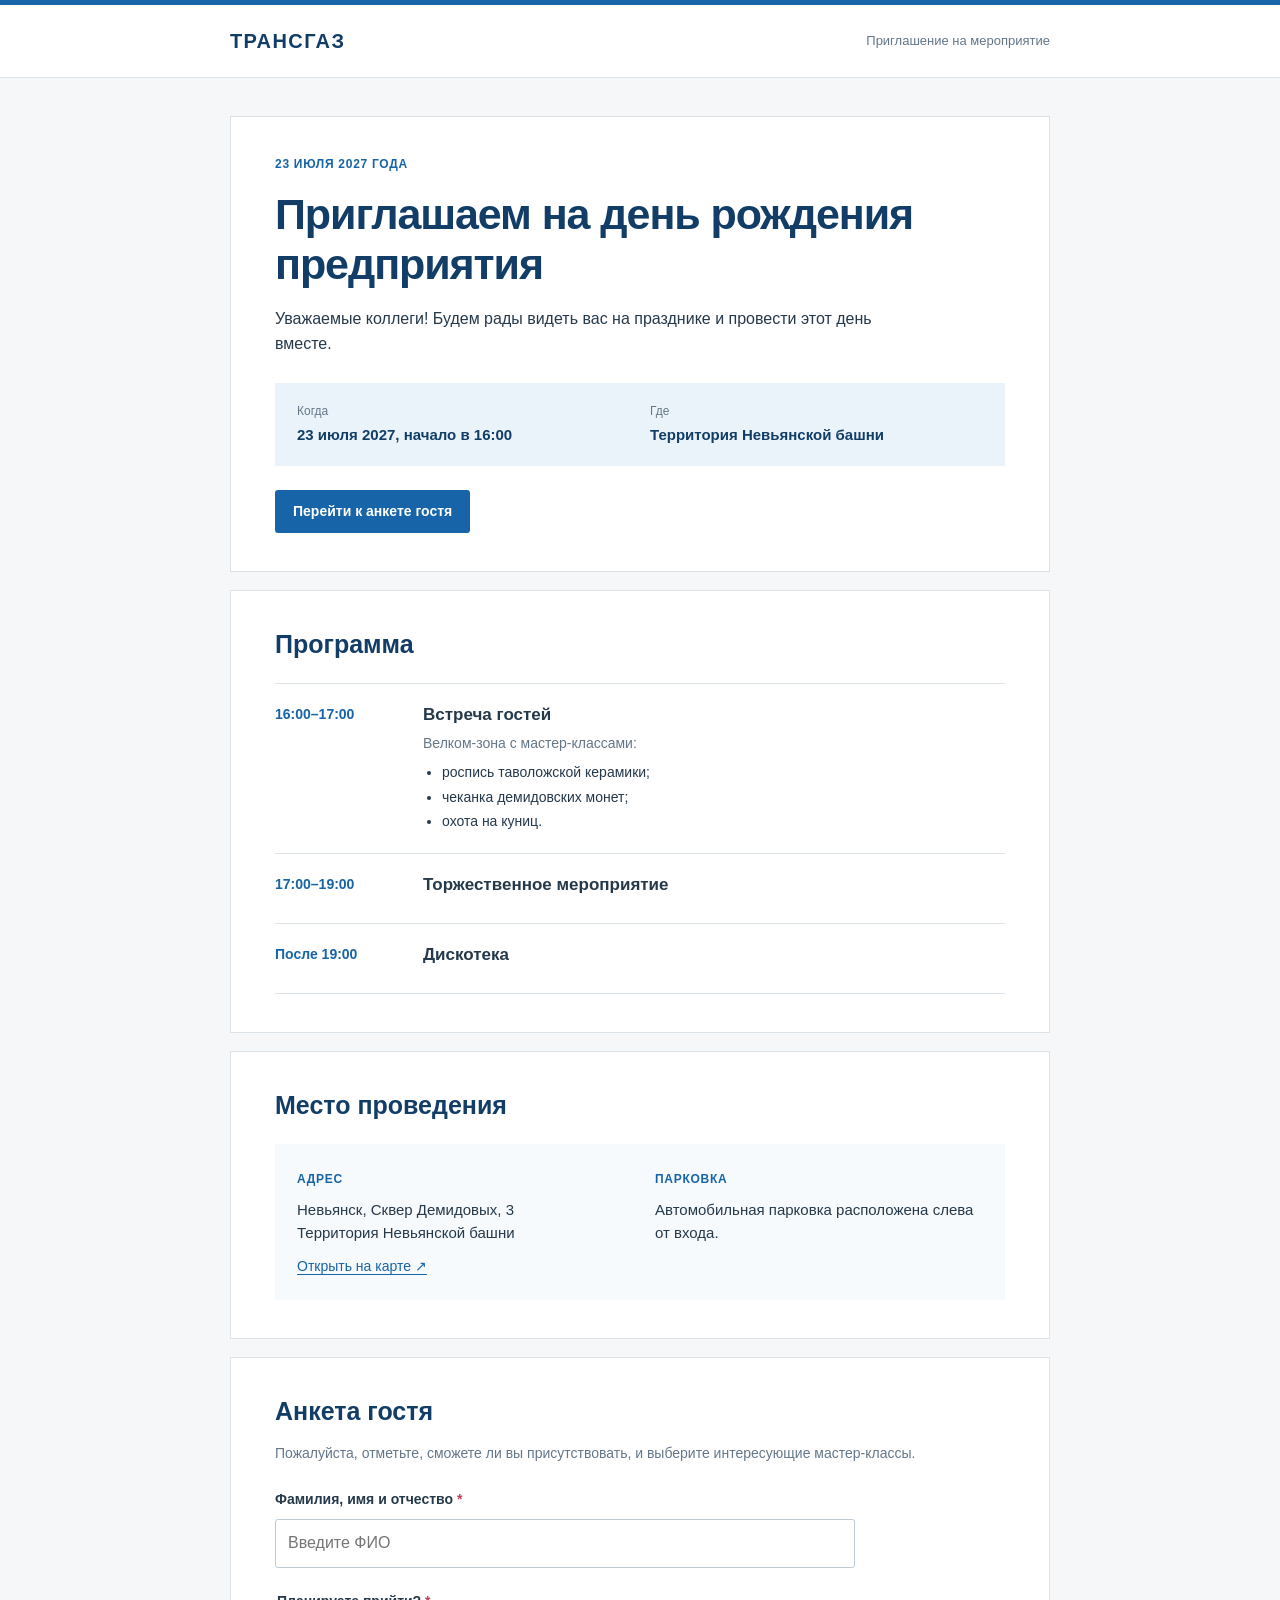
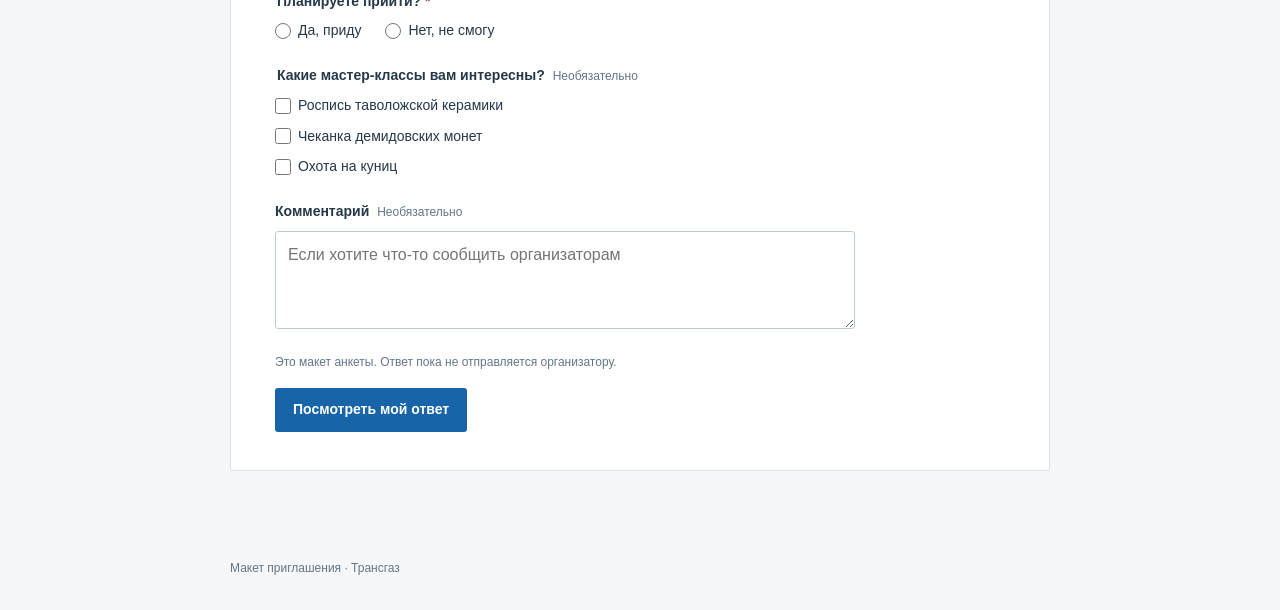
==== index.html @ 0a68f08d "Simplify invitation layout" ====
<!doctype html>
<html lang="ru">
  <head>
    <meta charset="UTF-8" />
    <meta name="viewport" content="width=device-width, initial-scale=1.0" />
    <meta name="theme-color" content="#1764a8" />
    <meta name="description" content="Приглашение на день рождения предприятия 23 июля 2027 года. Начало в 16:00 у Невьянской башни." />
    <title>Приглашение на день рождения предприятия</title>
    <link rel="stylesheet" href="styles.css" />
    <script src="script.js" defer></script>
  </head>
  <body>
    <header class="site-header">
      <div class="wrap header-inner">
        <span class="brand">ТРАНСГАЗ</span>
        <span class="header-label">Приглашение на мероприятие</span>
      </div>
    </header>

    <main class="wrap">
      <section class="invitation" aria-labelledby="page-title">
        <p class="section-label">23 июля 2027 года</p>
        <h1 id="page-title">Приглашаем на день рождения предприятия</h1>
        <p class="intro-text">Уважаемые коллеги! Будем рады видеть вас на празднике и провести этот день вместе.</p>
        <div class="event-summary">
          <div><span>Когда</span><strong>23 июля 2027, начало в 16:00</strong></div>
          <div><span>Где</span><strong>Территория Невьянской башни</strong></div>
        </div>
        <a class="primary-link" href="#guest-form">Перейти к анкете гостя</a>
      </section>

      <section class="content-section" id="program" aria-labelledby="program-title">
        <h2 id="program-title">Программа</h2>
        <div class="schedule">
          <div class="schedule-item">
            <div class="schedule-time">16:00–17:00</div>
            <div class="schedule-content"><h3>Встреча гостей</h3><p>Велком-зона с мастер-классами:</p><ul><li>роспись таволожской керамики;</li><li>чеканка демидовских монет;</li><li>охота на куниц.</li></ul></div>
          </div>
          <div class="schedule-item">
            <div class="schedule-time">17:00–19:00</div>
            <div class="schedule-content"><h3>Торжественное мероприятие</h3></div>
          </div>
          <div class="schedule-item">
            <div class="schedule-time">После 19:00</div>
            <div class="schedule-content"><h3>Дискотека</h3></div>
          </div>
        </div>
      </section>

      <section class="content-section" id="location" aria-labelledby="location-title">
        <h2 id="location-title">Место проведения</h2>
        <div class="location-box">
          <div><span class="small-label">Адрес</span><p>Невьянск, Сквер Демидовых, 3<br />Территория Невьянской башни</p><a href="https://yandex.ru/maps/?text=%D0%9D%D0%B5%D0%B2%D1%8C%D1%8F%D0%BD%D1%81%D0%BA%2C%20%D0%A1%D0%BA%D0%B2%D0%B5%D1%80%20%D0%94%D0%B5%D0%BC%D0%B8%D0%B4%D0%BE%D0%B2%D1%8B%D1%85%2C%203" target="_blank" rel="noopener noreferrer">Открыть на карте ↗</a></div>
          <div><span class="small-label">Парковка</span><p>Автомобильная парковка расположена слева от входа.</p></div>
        </div>
      </section>

      <section class="content-section form-section" id="guest-form" aria-labelledby="form-title">
        <h2 id="form-title">Анкета гостя</h2>
        <p class="form-intro">Пожалуйста, отметьте, сможете ли вы присутствовать, и выберите интересующие мастер-классы.</p>
        <form id="rsvp-form" novalidate>
          <label for="guest-name">Фамилия, имя и отчество <span class="required">*</span></label>
          <input id="guest-name" name="guestName" type="text" autocomplete="name" placeholder="Введите ФИО" required maxlength="120" />

          <fieldset class="attendance-fieldset"><legend>Планируете прийти? <span class="required">*</span></legend><div class="choice-row"><label><input type="radio" name="attendance" value="yes" required /> Да, приду</label><label><input type="radio" name="attendance" value="no" /> Нет, не смогу</label></div></fieldset>

          <fieldset id="workshop-fieldset"><legend>Какие мастер-классы вам интересны? <span class="optional">Необязательно</span></legend><div class="checkbox-list"><label><input type="checkbox" name="workshop" value="роспись таволожской керамики" /> Роспись таволожской керамики</label><label><input type="checkbox" name="workshop" value="чеканка демидовских монет" /> Чеканка демидовских монет</label><label><input type="checkbox" name="workshop" value="охота на куниц" /> Охота на куниц</label></div></fieldset>

          <label for="guest-note">Комментарий <span class="optional">Необязательно</span></label>
          <textarea id="guest-note" name="note" rows="3" maxlength="300" placeholder="Если хотите что-то сообщить организаторам"></textarea>

          <p class="demo-note">Это макет анкеты. Ответ пока не отправляется организатору.</p>
          <button type="submit">Посмотреть мой ответ</button>
          <p class="form-error" id="form-error" role="alert" hidden></p>
        </form>
        <div class="form-result" id="form-result" hidden aria-live="polite"><h3>Ваш ответ</h3><p id="result-text"></p><p class="demo-note">Это только просмотр: данные не отправлены.</p><button type="button" id="edit-response" class="secondary-button">Изменить ответ</button></div>
      </section>
    </main>

    <footer class="site-footer"><div class="wrap">Макет приглашения · Трансгаз</div></footer>
  </body>
</html>
---- styles.css ----
:root {
  --blue: #1764a8;
  --blue-dark: #123d67;
  --light-blue: #eaf3fa;
  --background: #f5f7f9;
  --border: #dbe3e9;
  --text: #25394a;
  --muted: #647789;
}

* { box-sizing: border-box; }
html { scroll-behavior: smooth; }
body { margin: 0; background: var(--background); color: var(--text); font-family: Arial, "Segoe UI", sans-serif; line-height: 1.55; }
button, input, textarea { font: inherit; }
a { color: var(--blue); }
[hidden] { display: none !important; }
.wrap { width: min(100% - 36px, 820px); margin-inline: auto; }

.site-header { background: #fff; border-top: 5px solid var(--blue); border-bottom: 1px solid var(--border); }
.header-inner { min-height: 72px; display: flex; align-items: center; justify-content: space-between; gap: 16px; }
.brand { color: var(--blue-dark); font-weight: 800; font-size: 20px; letter-spacing: .07em; }
.header-label { color: var(--muted); font-size: 13px; }

main { padding: 38px 0 70px; }
.invitation, .content-section { background: #fff; border: 1px solid var(--border); padding: 38px 44px; margin-bottom: 18px; }
.section-label, .small-label { color: var(--blue); font-size: 12px; font-weight: 700; letter-spacing: .06em; text-transform: uppercase; }
.section-label { margin: 0 0 15px; }
h1, h2, h3, p { margin-top: 0; }
h1 { max-width: 650px; margin-bottom: 17px; color: var(--blue-dark); font-size: clamp(30px, 5vw, 43px); line-height: 1.18; letter-spacing: -.025em; }
h2 { color: var(--blue-dark); font-size: 25px; line-height: 1.25; margin-bottom: 23px; }
h3 { color: var(--text); font-size: 17px; line-height: 1.35; margin-bottom: 6px; }
.intro-text { max-width: 620px; font-size: 16px; margin-bottom: 26px; }
.event-summary { display: grid; grid-template-columns: 1fr 1fr; gap: 20px; padding: 19px 22px; background: var(--light-blue); margin-bottom: 24px; }
.event-summary div { display: flex; flex-direction: column; gap: 3px; }
.event-summary span { color: var(--muted); font-size: 12px; }
.event-summary strong { color: var(--blue-dark); font-size: 15px; font-weight: 700; }
.primary-link, form button[type=submit] { display: inline-block; border: 0; border-radius: 3px; padding: 11px 18px; background: var(--blue); color: #fff; font-size: 14px; font-weight: 700; text-decoration: none; cursor: pointer; }
.primary-link:hover, form button[type=submit]:hover { background: #0e528e; }

.schedule { border-top: 1px solid var(--border); }
.schedule-item { display: grid; grid-template-columns: 130px 1fr; gap: 18px; padding: 20px 0; border-bottom: 1px solid var(--border); }
.schedule-time { color: var(--blue); font-size: 14px; font-weight: 700; white-space: nowrap; }
.schedule-content p { color: var(--muted); margin: 0 0 5px; font-size: 14px; }
.schedule-content ul { padding-left: 19px; margin: 7px 0 0; color: var(--text); font-size: 14px; }
.schedule-content li + li { margin-top: 3px; }

.location-box { display: grid; grid-template-columns: 1fr 1fr; gap: 30px; padding: 22px; background: #f7fafc; }
.location-box p { margin: 7px 0 9px; font-size: 15px; }
.location-box a { font-size: 14px; text-underline-offset: 3px; }

.form-intro { color: var(--muted); font-size: 14px; margin: -8px 0 25px; }
form { max-width: 580px; }
form > label, fieldset legend { display: block; margin-bottom: 8px; font-size: 14px; font-weight: 700; }
.required { color: #bd4055; }
.optional { color: var(--muted); font-size: 12px; font-weight: 400; margin-left: 4px; }
input[type=text], textarea { width: 100%; border: 1px solid #bdcbd7; border-radius: 3px; background: #fff; padding: 11px 12px; color: var(--text); outline: 0; }
input[type=text]:focus, textarea:focus { border-color: var(--blue); box-shadow: 0 0 0 3px rgba(23,100,168,.12); }
textarea { resize: vertical; min-height: 90px; }
fieldset { border: 0; padding: 0; margin: 23px 0; }
.choice-row { display: flex; flex-wrap: wrap; gap: 10px 24px; }
.choice-row label, .checkbox-list label { display: flex; align-items: center; gap: 7px; cursor: pointer; font-size: 14px; }
input[type=radio], input[type=checkbox] { width: 16px; height: 16px; margin: 0; accent-color: var(--blue); }
.checkbox-list { display: grid; gap: 9px; }
.demo-note { color: var(--muted); font-size: 12px; margin: 16px 0 17px; }
.form-error { color: #b02640; font-size: 13px; margin-top: 12px; }
.form-result { max-width: 580px; padding: 20px; border: 1px solid #bfd9eb; background: var(--light-blue); }
.form-result h3 { color: var(--blue-dark); }
.form-result p { font-size: 14px; margin-bottom: 10px; }
.secondary-button { border: 1px solid #a8c0d4; background: #fff; color: var(--blue-dark); border-radius: 3px; padding: 9px 15px; cursor: pointer; }
.secondary-button:hover { background: #f4f8fb; }
.site-footer { color: var(--muted); font-size: 12px; padding: 0 0 32px; }

@media (max-width: 600px) {
  .header-inner { min-height: 61px; }
  .brand { font-size: 17px; }
  .header-label { font-size: 11px; text-align: right; }
  main { padding-top: 18px; }
  .invitation, .content-section { padding: 25px 22px; margin-bottom: 12px; }
  .event-summary, .location-box { grid-template-columns: 1fr; gap: 14px; }
  .schedule-item { grid-template-columns: 1fr; gap: 5px; padding: 17px 0; }
  .primary-link { width: 100%; text-align: center; }
}

@media (prefers-reduced-motion: reduce) { html { scroll-behavior: auto; } }
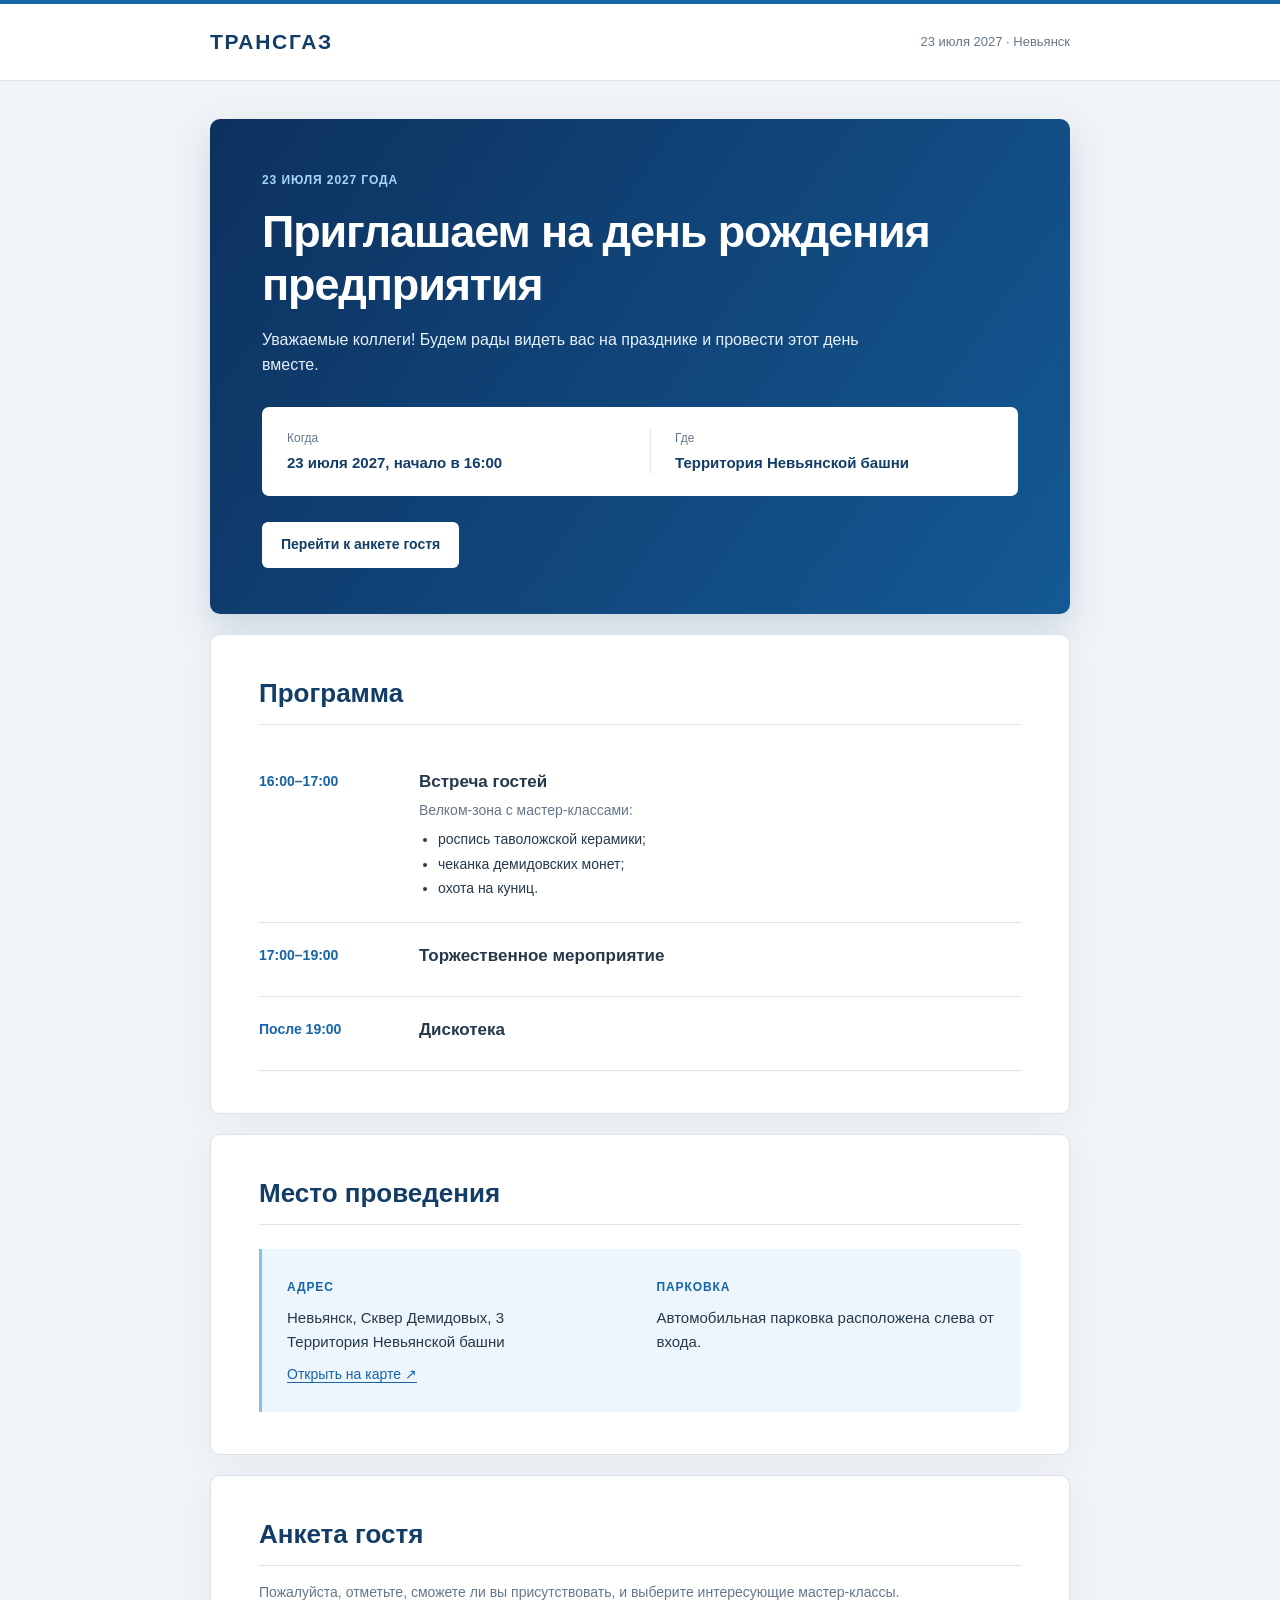
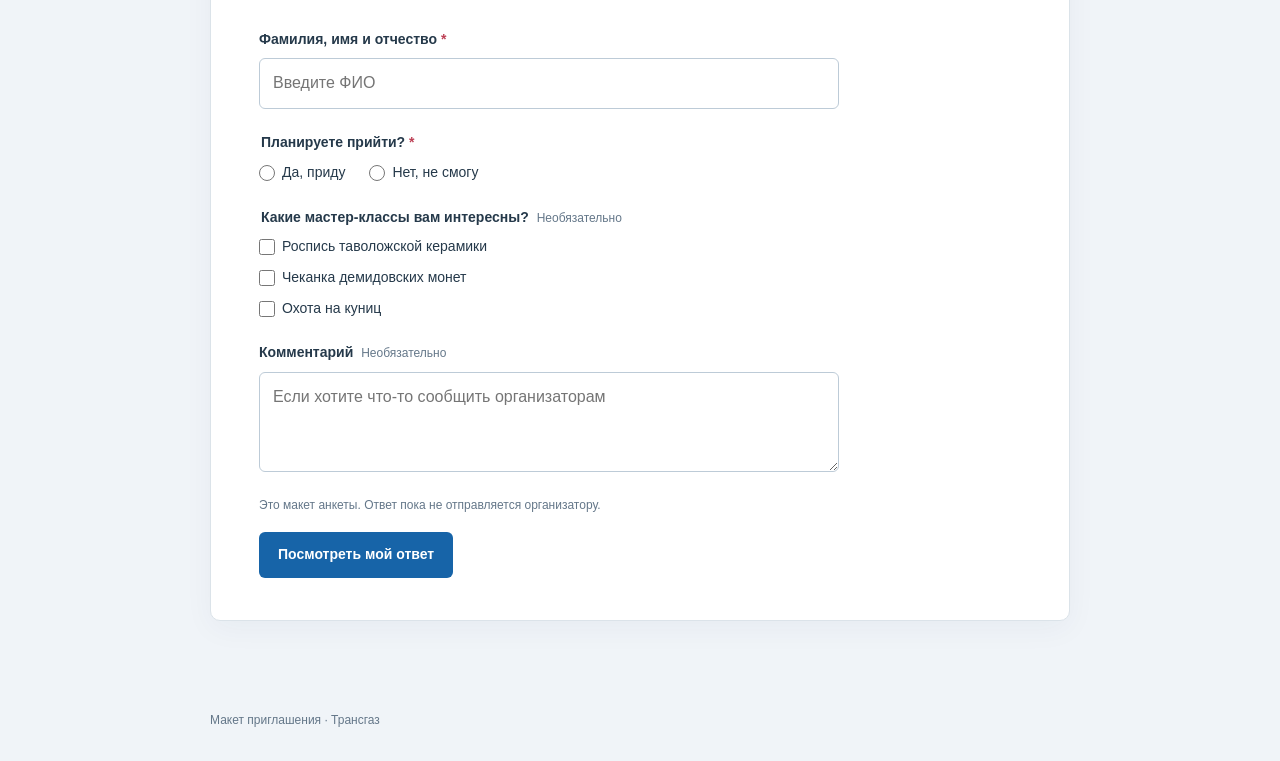
==== commit fa8da4f2: "Polish restrained invitation design" ====
--- a/index.html
+++ b/index.html
@@ -13,7 +13,7 @@
     <header class="site-header">
       <div class="wrap header-inner">
         <span class="brand">ТРАНСГАЗ</span>
-        <span class="header-label">Приглашение на мероприятие</span>
+        <span class="header-label">23 июля 2027 · Невьянск</span>
       </div>
     </header>
 
--- a/styles.css
+++ b/styles.css
@@ -2,7 +2,7 @@
   --blue: #1764a8;
   --blue-dark: #123d67;
   --light-blue: #eaf3fa;
-  --background: #f5f7f9;
+  --background: #f0f4f8;
   --border: #dbe3e9;
   --text: #25394a;
   --muted: #647789;
@@ -10,41 +10,46 @@
 
 * { box-sizing: border-box; }
 html { scroll-behavior: smooth; }
-body { margin: 0; background: var(--background); color: var(--text); font-family: Arial, "Segoe UI", sans-serif; line-height: 1.55; }
+body { margin: 0; background: var(--background); color: var(--text); font-family: "Segoe UI", Arial, sans-serif; line-height: 1.55; }
 button, input, textarea { font: inherit; }
 a { color: var(--blue); }
 [hidden] { display: none !important; }
-.wrap { width: min(100% - 36px, 820px); margin-inline: auto; }
+.wrap { width: min(100% - 36px, 860px); margin-inline: auto; }
 
-.site-header { background: #fff; border-top: 5px solid var(--blue); border-bottom: 1px solid var(--border); }
-.header-inner { min-height: 72px; display: flex; align-items: center; justify-content: space-between; gap: 16px; }
-.brand { color: var(--blue-dark); font-weight: 800; font-size: 20px; letter-spacing: .07em; }
+.site-header { background: #fff; border-top: 4px solid var(--blue); border-bottom: 1px solid var(--border); }
+.header-inner { min-height: 76px; display: flex; align-items: center; justify-content: space-between; gap: 16px; }
+.brand { color: var(--blue-dark); font-weight: 800; font-size: 21px; letter-spacing: .08em; }
 .header-label { color: var(--muted); font-size: 13px; }
 
 main { padding: 38px 0 70px; }
-.invitation, .content-section { background: #fff; border: 1px solid var(--border); padding: 38px 44px; margin-bottom: 18px; }
-.section-label, .small-label { color: var(--blue); font-size: 12px; font-weight: 700; letter-spacing: .06em; text-transform: uppercase; }
+.invitation, .content-section { background: #fff; border: 1px solid var(--border); border-radius: 10px; padding: 42px 48px; margin-bottom: 20px; box-shadow: 0 8px 30px rgba(24, 55, 83, .045); }
+.invitation { color: #fff; border: 0; padding: 52px 52px 46px; background: linear-gradient(125deg, #0d315e, #145995); box-shadow: 0 15px 35px rgba(11, 49, 92, .16); }
+.section-label, .small-label { color: var(--blue); font-size: 12px; font-weight: 700; letter-spacing: .075em; text-transform: uppercase; }
+.invitation .section-label { color: #a9d7f8; }
 .section-label { margin: 0 0 15px; }
 h1, h2, h3, p { margin-top: 0; }
-h1 { max-width: 650px; margin-bottom: 17px; color: var(--blue-dark); font-size: clamp(30px, 5vw, 43px); line-height: 1.18; letter-spacing: -.025em; }
-h2 { color: var(--blue-dark); font-size: 25px; line-height: 1.25; margin-bottom: 23px; }
+h1 { max-width: 690px; margin-bottom: 17px; color: #fff; font-size: clamp(32px, 5vw, 45px); line-height: 1.18; letter-spacing: -.025em; font-weight: 650; }
+h2 { color: var(--blue-dark); font-size: 26px; line-height: 1.25; margin-bottom: 24px; padding-bottom: 15px; border-bottom: 1px solid var(--border); }
 h3 { color: var(--text); font-size: 17px; line-height: 1.35; margin-bottom: 6px; }
-.intro-text { max-width: 620px; font-size: 16px; margin-bottom: 26px; }
-.event-summary { display: grid; grid-template-columns: 1fr 1fr; gap: 20px; padding: 19px 22px; background: var(--light-blue); margin-bottom: 24px; }
+.intro-text { max-width: 630px; font-size: 16px; color: #e5f1fb; margin-bottom: 30px; }
+.event-summary { display: grid; grid-template-columns: 1fr 1fr; gap: 20px; padding: 22px 25px; background: #fff; border-radius: 7px; margin-bottom: 26px; }
 .event-summary div { display: flex; flex-direction: column; gap: 3px; }
+.event-summary div + div { border-left: 1px solid #e0e9f0; padding-left: 24px; }
 .event-summary span { color: var(--muted); font-size: 12px; }
 .event-summary strong { color: var(--blue-dark); font-size: 15px; font-weight: 700; }
-.primary-link, form button[type=submit] { display: inline-block; border: 0; border-radius: 3px; padding: 11px 18px; background: var(--blue); color: #fff; font-size: 14px; font-weight: 700; text-decoration: none; cursor: pointer; }
-.primary-link:hover, form button[type=submit]:hover { background: #0e528e; }
+.primary-link, form button[type=submit] { display: inline-block; border: 0; border-radius: 6px; padding: 12px 19px; background: var(--blue); color: #fff; font-size: 14px; font-weight: 700; text-decoration: none; cursor: pointer; transition: background .2s, transform .2s; }
+.primary-link { background: #fff; color: var(--blue-dark); }
+.primary-link:hover { background: #eaf4fb; transform: translateY(-1px); }
+form button[type=submit]:hover { background: #0e528e; }
 
-.schedule { border-top: 1px solid var(--border); }
-.schedule-item { display: grid; grid-template-columns: 130px 1fr; gap: 18px; padding: 20px 0; border-bottom: 1px solid var(--border); }
+.schedule { border-top: 0; }
+.schedule-item { display: grid; grid-template-columns: 142px 1fr; gap: 18px; padding: 22px 0; border-bottom: 1px solid var(--border); }
 .schedule-time { color: var(--blue); font-size: 14px; font-weight: 700; white-space: nowrap; }
 .schedule-content p { color: var(--muted); margin: 0 0 5px; font-size: 14px; }
 .schedule-content ul { padding-left: 19px; margin: 7px 0 0; color: var(--text); font-size: 14px; }
 .schedule-content li + li { margin-top: 3px; }
 
-.location-box { display: grid; grid-template-columns: 1fr 1fr; gap: 30px; padding: 22px; background: #f7fafc; }
+.location-box { display: grid; grid-template-columns: 1fr 1fr; gap: 30px; padding: 25px; background: #edf6fc; border-left: 3px solid #85bee7; border-radius: 0 6px 6px 0; }
 .location-box p { margin: 7px 0 9px; font-size: 15px; }
 .location-box a { font-size: 14px; text-underline-offset: 3px; }
 
@@ -53,7 +58,7 @@
 form > label, fieldset legend { display: block; margin-bottom: 8px; font-size: 14px; font-weight: 700; }
 .required { color: #bd4055; }
 .optional { color: var(--muted); font-size: 12px; font-weight: 400; margin-left: 4px; }
-input[type=text], textarea { width: 100%; border: 1px solid #bdcbd7; border-radius: 3px; background: #fff; padding: 11px 12px; color: var(--text); outline: 0; }
+input[type=text], textarea { width: 100%; border: 1px solid #bdcbd7; border-radius: 6px; background: #fff; padding: 12px 13px; color: var(--text); outline: 0; }
 input[type=text]:focus, textarea:focus { border-color: var(--blue); box-shadow: 0 0 0 3px rgba(23,100,168,.12); }
 textarea { resize: vertical; min-height: 90px; }
 fieldset { border: 0; padding: 0; margin: 23px 0; }
@@ -63,10 +68,10 @@
 .checkbox-list { display: grid; gap: 9px; }
 .demo-note { color: var(--muted); font-size: 12px; margin: 16px 0 17px; }
 .form-error { color: #b02640; font-size: 13px; margin-top: 12px; }
-.form-result { max-width: 580px; padding: 20px; border: 1px solid #bfd9eb; background: var(--light-blue); }
+.form-result { max-width: 580px; padding: 20px; border: 1px solid #bfd9eb; border-radius: 6px; background: var(--light-blue); }
 .form-result h3 { color: var(--blue-dark); }
 .form-result p { font-size: 14px; margin-bottom: 10px; }
-.secondary-button { border: 1px solid #a8c0d4; background: #fff; color: var(--blue-dark); border-radius: 3px; padding: 9px 15px; cursor: pointer; }
+.secondary-button { border: 1px solid #a8c0d4; background: #fff; color: var(--blue-dark); border-radius: 6px; padding: 9px 15px; cursor: pointer; }
 .secondary-button:hover { background: #f4f8fb; }
 .site-footer { color: var(--muted); font-size: 12px; padding: 0 0 32px; }
 
@@ -75,8 +80,9 @@
   .brand { font-size: 17px; }
   .header-label { font-size: 11px; text-align: right; }
   main { padding-top: 18px; }
-  .invitation, .content-section { padding: 25px 22px; margin-bottom: 12px; }
+  .invitation, .content-section { padding: 28px 24px; margin-bottom: 14px; }
   .event-summary, .location-box { grid-template-columns: 1fr; gap: 14px; }
+  .event-summary div + div { border-left: 0; border-top: 1px solid #e0e9f0; padding-left: 0; padding-top: 12px; }
   .schedule-item { grid-template-columns: 1fr; gap: 5px; padding: 17px 0; }
   .primary-link { width: 100%; text-align: center; }
 }
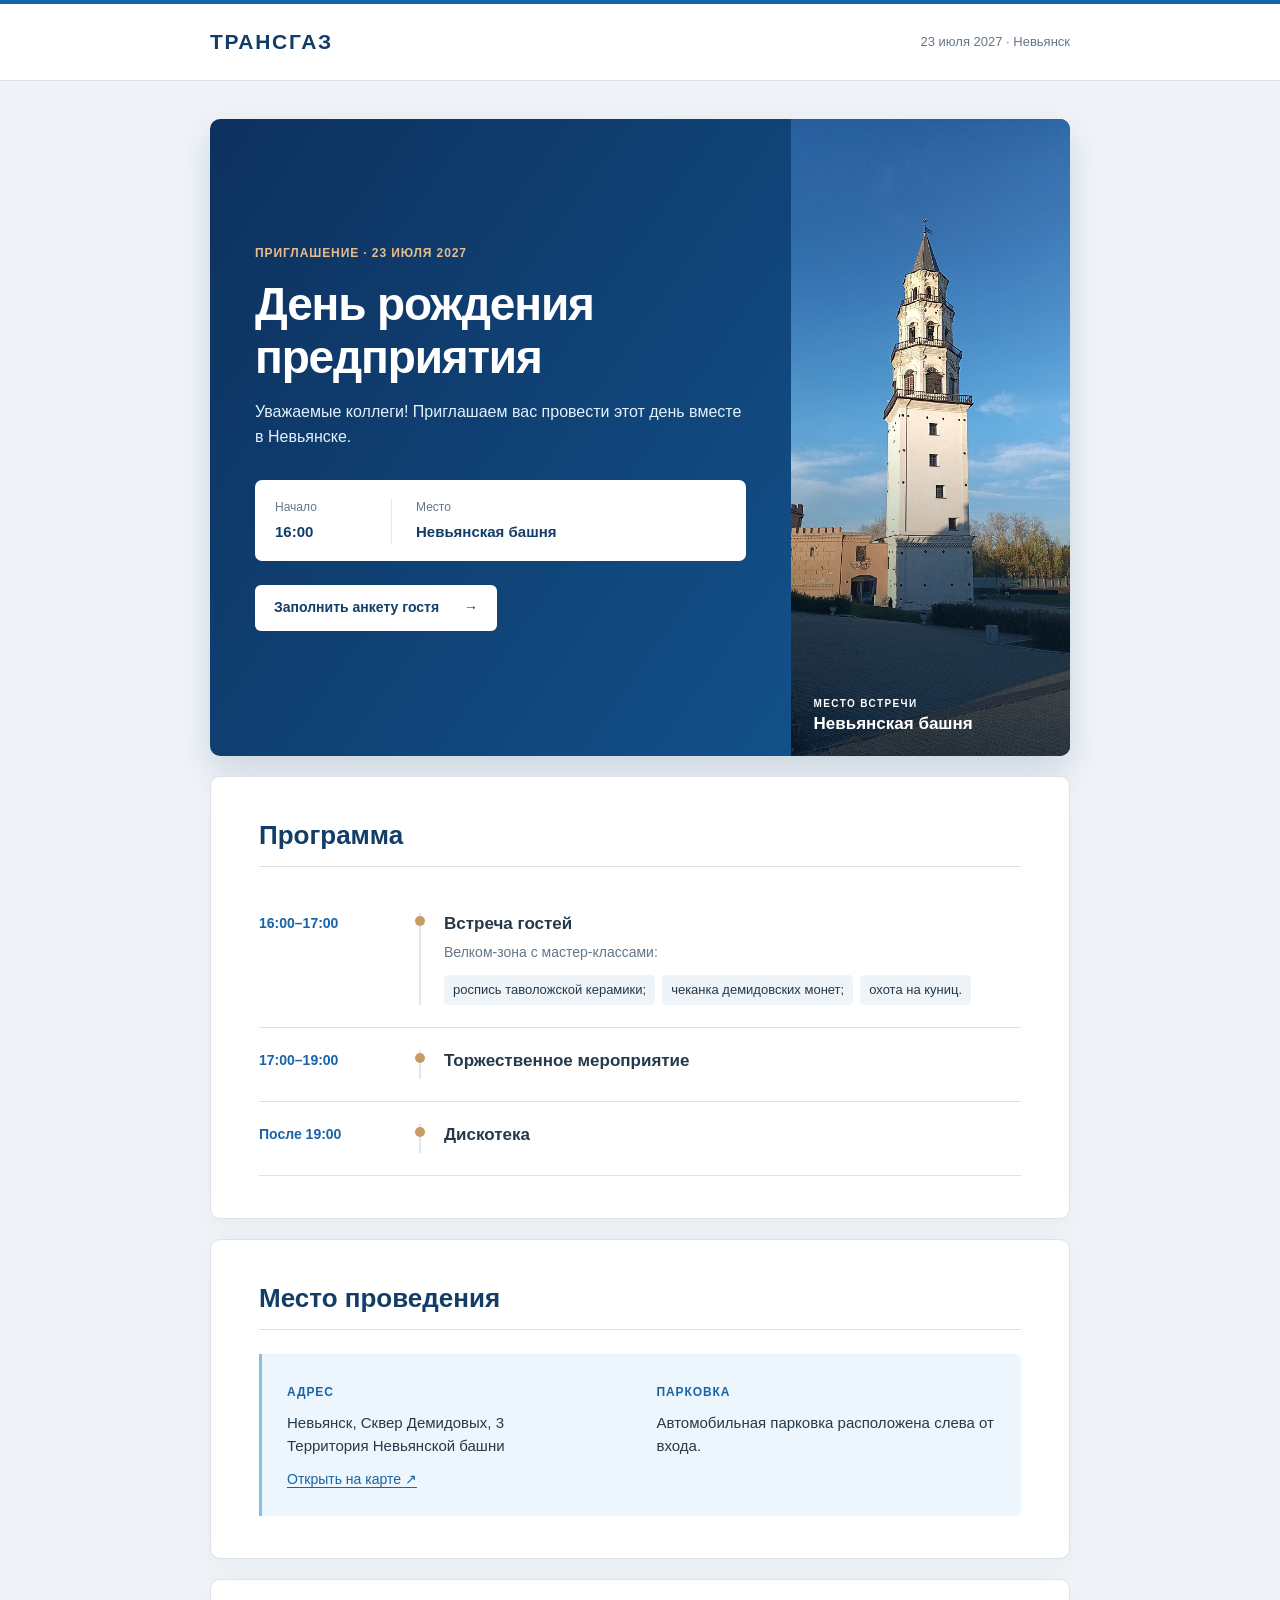
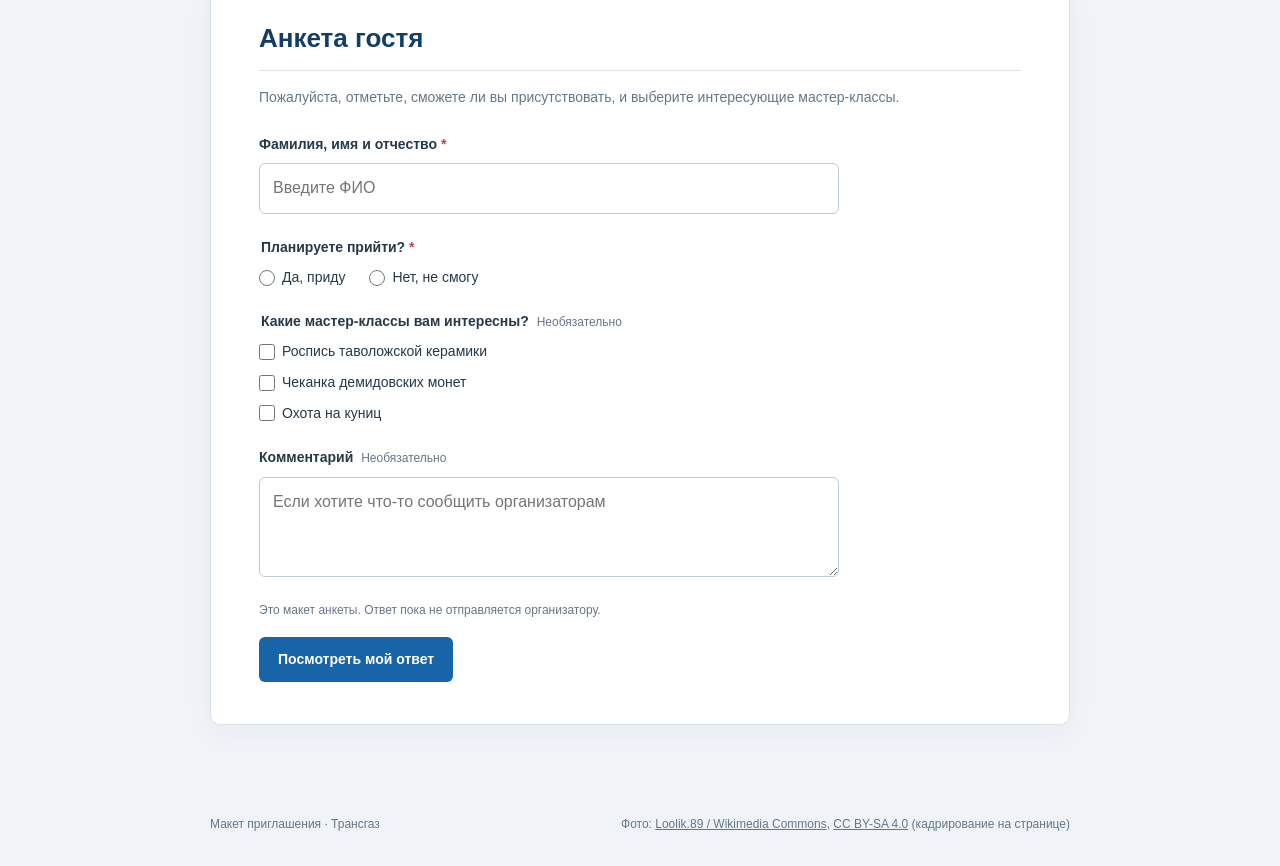
==== commit e4937f21: "Add Nevyansk venue photo and event details" ====
--- a/index.html
+++ b/index.html
@@ -5,6 +5,10 @@
     <meta name="viewport" content="width=device-width, initial-scale=1.0" />
     <meta name="theme-color" content="#1764a8" />
     <meta name="description" content="Приглашение на день рождения предприятия 23 июля 2027 года. Начало в 16:00 у Невьянской башни." />
+    <meta property="og:type" content="website" />
+    <meta property="og:title" content="День рождения предприятия · 23 июля 2027" />
+    <meta property="og:description" content="Приглашение на праздник у Невьянской башни. Начало в 16:00." />
+    <meta property="og:image" content="https://mrkoynov.github.io/transgaz-nevyansk-invitation-preview/social-preview.png" />
     <title>Приглашение на день рождения предприятия</title>
     <link rel="stylesheet" href="styles.css" />
     <script src="script.js" defer></script>
@@ -19,14 +23,17 @@
 
     <main class="wrap">
       <section class="invitation" aria-labelledby="page-title">
-        <p class="section-label">23 июля 2027 года</p>
-        <h1 id="page-title">Приглашаем на день рождения предприятия</h1>
-        <p class="intro-text">Уважаемые коллеги! Будем рады видеть вас на празднике и провести этот день вместе.</p>
-        <div class="event-summary">
-          <div><span>Когда</span><strong>23 июля 2027, начало в 16:00</strong></div>
-          <div><span>Где</span><strong>Территория Невьянской башни</strong></div>
+        <div class="invitation-content">
+          <p class="section-label">Приглашение · 23 июля 2027</p>
+          <h1 id="page-title">День рождения предприятия</h1>
+          <p class="intro-text">Уважаемые коллеги! Приглашаем вас провести этот день вместе в Невьянске.</p>
+          <div class="event-summary">
+            <div><span>Начало</span><strong>16:00</strong></div>
+            <div><span>Место</span><strong>Невьянская башня</strong></div>
+          </div>
+          <a class="primary-link" href="#guest-form">Заполнить анкету гостя <span aria-hidden="true">→</span></a>
         </div>
-        <a class="primary-link" href="#guest-form">Перейти к анкете гостя</a>
+        <figure class="hero-photo"><img src="nevyansk-tower.jpg" alt="Невьянская башня" loading="eager" /><figcaption><small>МЕСТО ВСТРЕЧИ</small><strong>Невьянская башня</strong></figcaption></figure>
       </section>
 
       <section class="content-section" id="program" aria-labelledby="program-title">
@@ -77,6 +84,6 @@
       </section>
     </main>
 
-    <footer class="site-footer"><div class="wrap">Макет приглашения · Трансгаз</div></footer>
+    <footer class="site-footer"><div class="wrap"><span>Макет приглашения · Трансгаз</span><span>Фото: <a href="https://commons.wikimedia.org/wiki/File:%D0%9D%D0%B5%D0%B2%D1%8C%D1%8F%D0%BD%D1%81%D0%BA%D0%B0%D1%8F_%D0%B1%D0%B0%D1%88%D0%BD%D1%8F.jpg" target="_blank" rel="noopener noreferrer">Loolik.89 / Wikimedia Commons</a>, <a href="https://creativecommons.org/licenses/by-sa/4.0/" target="_blank" rel="noopener noreferrer">CC BY-SA 4.0</a> (кадрирование на странице)</span></div></footer>
   </body>
 </html>
--- a/styles.css
+++ b/styles.css
@@ -6,6 +6,7 @@
   --border: #dbe3e9;
   --text: #25394a;
   --muted: #647789;
+  --copper: #c99a65;
 }
 
 * { box-sizing: border-box; }
@@ -23,31 +24,41 @@
 
 main { padding: 38px 0 70px; }
 .invitation, .content-section { background: #fff; border: 1px solid var(--border); border-radius: 10px; padding: 42px 48px; margin-bottom: 20px; box-shadow: 0 8px 30px rgba(24, 55, 83, .045); }
-.invitation { color: #fff; border: 0; padding: 52px 52px 46px; background: linear-gradient(125deg, #0d315e, #145995); box-shadow: 0 15px 35px rgba(11, 49, 92, .16); }
+.invitation { display: grid; grid-template-columns: minmax(0, 1.35fr) minmax(265px, .65fr); min-height: 475px; color: #fff; border: 0; padding: 0; overflow: hidden; background: linear-gradient(125deg, #0d315e, #145995); box-shadow: 0 15px 35px rgba(11, 49, 92, .16); }
+.invitation-content { display: flex; flex-direction: column; align-items: flex-start; justify-content: center; padding: 46px 45px; }
+.hero-photo { position: relative; min-height: 100%; margin: 0; overflow: hidden; background: #9ec0d8; }
+.hero-photo img { display: block; width: 100%; height: 100%; object-fit: cover; object-position: center center; }
+.hero-photo:after { content: ""; position: absolute; inset: 48% 0 0; background: linear-gradient(transparent, rgba(5, 29, 56, .68)); }
+.hero-photo figcaption { position: absolute; z-index: 1; left: 23px; right: 23px; bottom: 21px; display: flex; flex-direction: column; gap: 3px; color: #fff; }
+.hero-photo figcaption small { font-size: 10px; letter-spacing: .14em; font-weight: 700; }
+.hero-photo figcaption strong { font-size: 17px; line-height: 1.2; }
 .section-label, .small-label { color: var(--blue); font-size: 12px; font-weight: 700; letter-spacing: .075em; text-transform: uppercase; }
-.invitation .section-label { color: #a9d7f8; }
+.invitation .section-label { color: #e8bd8b; }
 .section-label { margin: 0 0 15px; }
 h1, h2, h3, p { margin-top: 0; }
-h1 { max-width: 690px; margin-bottom: 17px; color: #fff; font-size: clamp(32px, 5vw, 45px); line-height: 1.18; letter-spacing: -.025em; font-weight: 650; }
+h1 { max-width: 580px; margin-bottom: 17px; color: #fff; font-size: clamp(34px, 4.6vw, 46px); line-height: 1.15; letter-spacing: -.025em; font-weight: 650; }
 h2 { color: var(--blue-dark); font-size: 26px; line-height: 1.25; margin-bottom: 24px; padding-bottom: 15px; border-bottom: 1px solid var(--border); }
 h3 { color: var(--text); font-size: 17px; line-height: 1.35; margin-bottom: 6px; }
 .intro-text { max-width: 630px; font-size: 16px; color: #e5f1fb; margin-bottom: 30px; }
-.event-summary { display: grid; grid-template-columns: 1fr 1fr; gap: 20px; padding: 22px 25px; background: #fff; border-radius: 7px; margin-bottom: 26px; }
+.event-summary { display: grid; grid-template-columns: 100px 1fr; gap: 16px; width: 100%; padding: 18px 20px; background: #fff; border-radius: 7px; margin-bottom: 24px; }
 .event-summary div { display: flex; flex-direction: column; gap: 3px; }
 .event-summary div + div { border-left: 1px solid #e0e9f0; padding-left: 24px; }
 .event-summary span { color: var(--muted); font-size: 12px; }
 .event-summary strong { color: var(--blue-dark); font-size: 15px; font-weight: 700; }
 .primary-link, form button[type=submit] { display: inline-block; border: 0; border-radius: 6px; padding: 12px 19px; background: var(--blue); color: #fff; font-size: 14px; font-weight: 700; text-decoration: none; cursor: pointer; transition: background .2s, transform .2s; }
-.primary-link { background: #fff; color: var(--blue-dark); }
+.primary-link { display: inline-flex; align-items: center; gap: 25px; background: #fff; color: var(--blue-dark); }
 .primary-link:hover { background: #eaf4fb; transform: translateY(-1px); }
 form button[type=submit]:hover { background: #0e528e; }
 
 .schedule { border-top: 0; }
 .schedule-item { display: grid; grid-template-columns: 142px 1fr; gap: 18px; padding: 22px 0; border-bottom: 1px solid var(--border); }
 .schedule-time { color: var(--blue); font-size: 14px; font-weight: 700; white-space: nowrap; }
+.schedule-content { position: relative; border-left: 2px solid #dde9f2; padding-left: 23px; }
+.schedule-content:before { content: ""; position: absolute; left: -6px; top: 3px; width: 10px; height: 10px; border-radius: 50%; background: var(--copper); }
 .schedule-content p { color: var(--muted); margin: 0 0 5px; font-size: 14px; }
-.schedule-content ul { padding-left: 19px; margin: 7px 0 0; color: var(--text); font-size: 14px; }
-.schedule-content li + li { margin-top: 3px; }
+.schedule-content ul { display: flex; flex-wrap: wrap; gap: 7px; list-style: none; padding: 0; margin: 11px 0 0; color: var(--text); font-size: 13px; }
+.schedule-content li { padding: 5px 9px; background: #eef4f8; border-radius: 4px; }
+.schedule-content li + li { margin-top: 0; }
 
 .location-box { display: grid; grid-template-columns: 1fr 1fr; gap: 30px; padding: 25px; background: #edf6fc; border-left: 3px solid #85bee7; border-radius: 0 6px 6px 0; }
 .location-box p { margin: 7px 0 9px; font-size: 15px; }
@@ -74,16 +85,22 @@
 .secondary-button { border: 1px solid #a8c0d4; background: #fff; color: var(--blue-dark); border-radius: 6px; padding: 9px 15px; cursor: pointer; }
 .secondary-button:hover { background: #f4f8fb; }
 .site-footer { color: var(--muted); font-size: 12px; padding: 0 0 32px; }
+.site-footer .wrap { display: flex; justify-content: space-between; align-items: flex-start; flex-wrap: wrap; gap: 8px 20px; }
+.site-footer a { color: var(--muted); }
 
 @media (max-width: 600px) {
   .header-inner { min-height: 61px; }
   .brand { font-size: 17px; }
   .header-label { font-size: 11px; text-align: right; }
   main { padding-top: 18px; }
-  .invitation, .content-section { padding: 28px 24px; margin-bottom: 14px; }
+  .content-section { padding: 28px 24px; margin-bottom: 14px; }
+  .invitation { grid-template-columns: 1fr; margin-bottom: 14px; }
+  .invitation-content { padding: 34px 27px; }
+  .hero-photo { height: 275px; min-height: 0; }
+  .hero-photo img { object-position: center 25%; }
   .event-summary, .location-box { grid-template-columns: 1fr; gap: 14px; }
   .event-summary div + div { border-left: 0; border-top: 1px solid #e0e9f0; padding-left: 0; padding-top: 12px; }
-  .schedule-item { grid-template-columns: 1fr; gap: 5px; padding: 17px 0; }
+  .schedule-item { grid-template-columns: 1fr; gap: 9px; padding: 17px 0; }
   .primary-link { width: 100%; text-align: center; }
 }
 
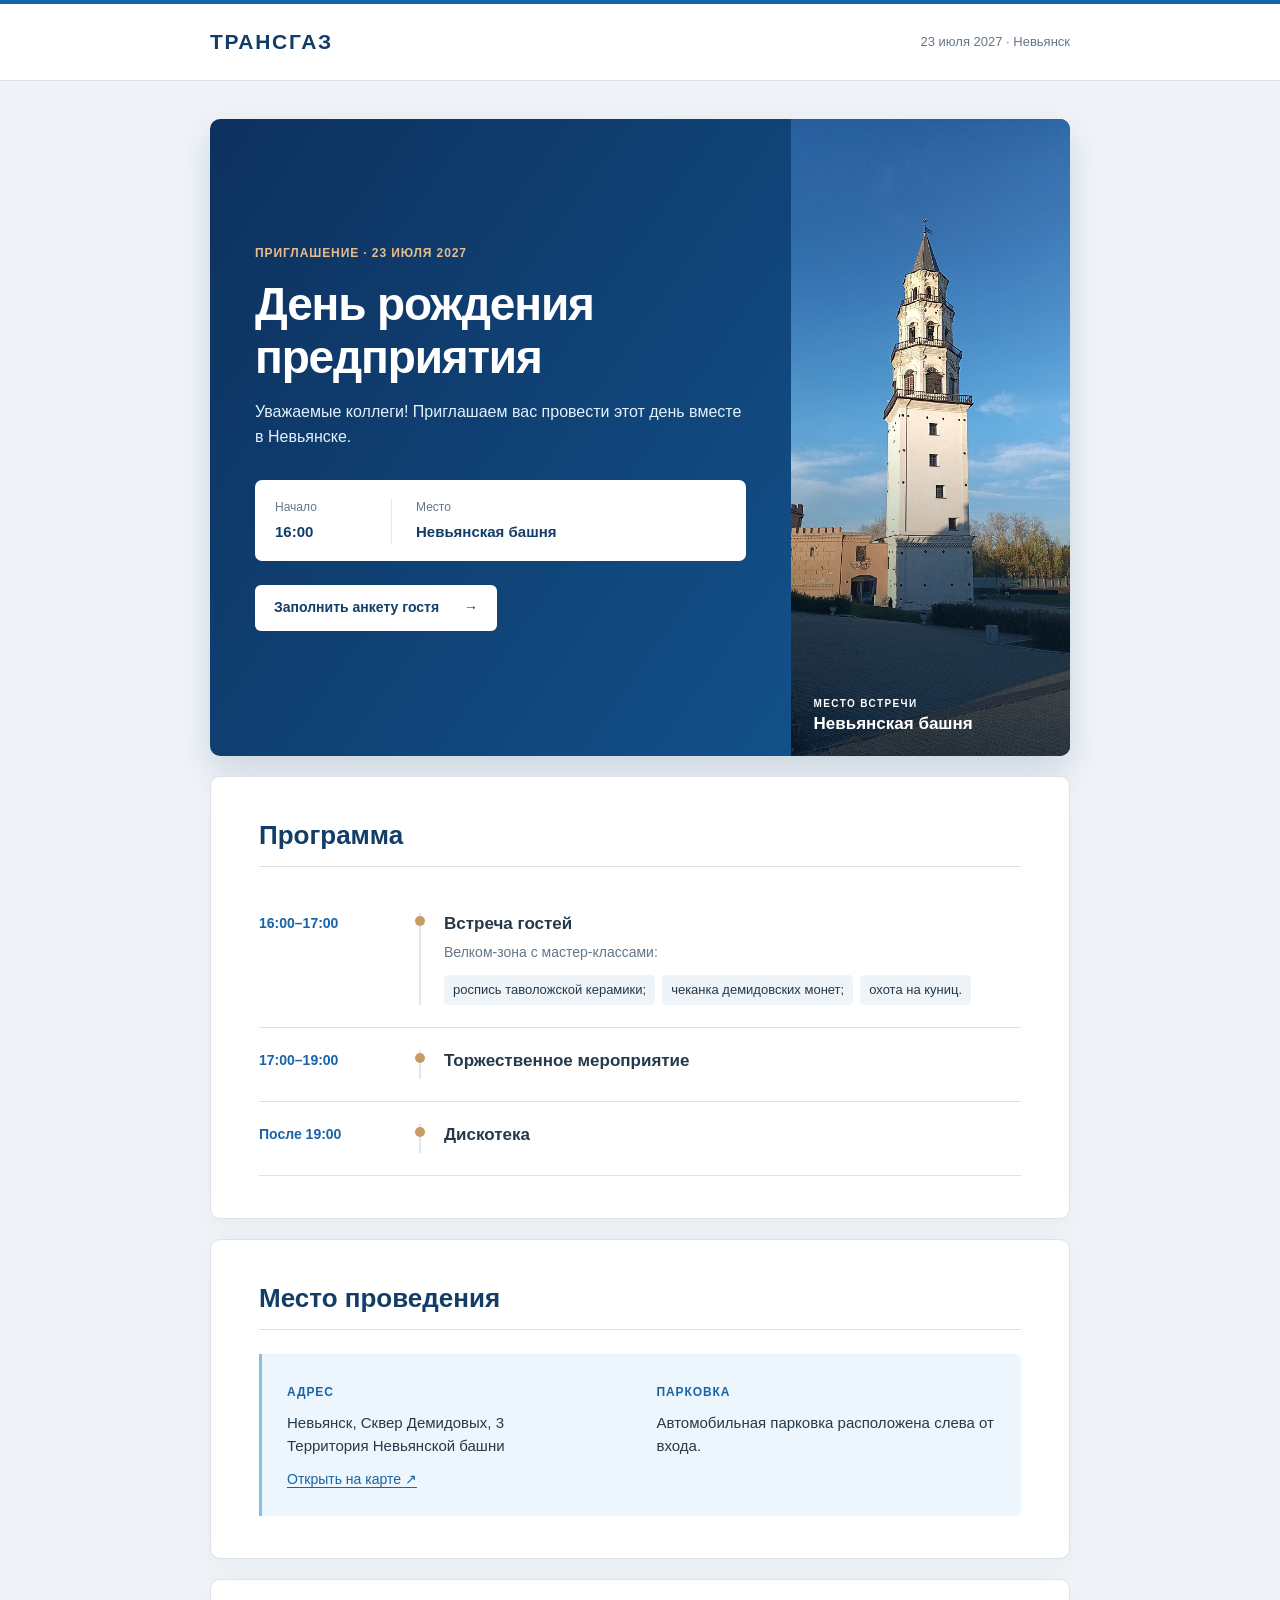
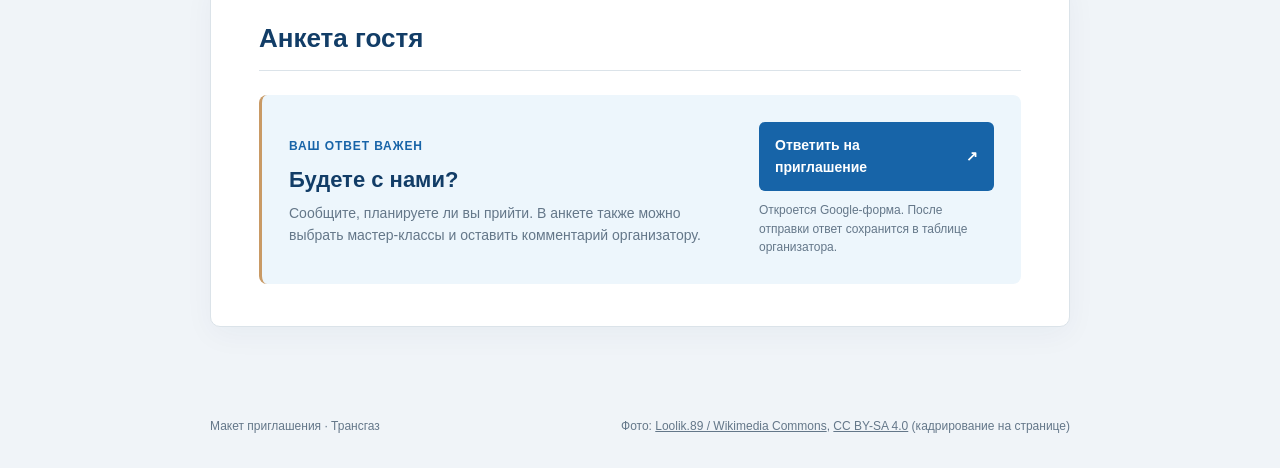
==== commit 7af10e76: "Connect invitation RSVP to Google Form" ====
--- a/index.html
+++ b/index.html
@@ -11,7 +11,6 @@
     <meta property="og:image" content="https://mrkoynov.github.io/transgaz-nevyansk-invitation-preview/social-preview.png" />
     <title>Приглашение на день рождения предприятия</title>
     <link rel="stylesheet" href="styles.css" />
-    <script src="script.js" defer></script>
   </head>
   <body>
     <header class="site-header">
@@ -64,23 +63,17 @@
 
       <section class="content-section form-section" id="guest-form" aria-labelledby="form-title">
         <h2 id="form-title">Анкета гостя</h2>
-        <p class="form-intro">Пожалуйста, отметьте, сможете ли вы присутствовать, и выберите интересующие мастер-классы.</p>
-        <form id="rsvp-form" novalidate>
-          <label for="guest-name">Фамилия, имя и отчество <span class="required">*</span></label>
-          <input id="guest-name" name="guestName" type="text" autocomplete="name" placeholder="Введите ФИО" required maxlength="120" />
-
-          <fieldset class="attendance-fieldset"><legend>Планируете прийти? <span class="required">*</span></legend><div class="choice-row"><label><input type="radio" name="attendance" value="yes" required /> Да, приду</label><label><input type="radio" name="attendance" value="no" /> Нет, не смогу</label></div></fieldset>
-
-          <fieldset id="workshop-fieldset"><legend>Какие мастер-классы вам интересны? <span class="optional">Необязательно</span></legend><div class="checkbox-list"><label><input type="checkbox" name="workshop" value="роспись таволожской керамики" /> Роспись таволожской керамики</label><label><input type="checkbox" name="workshop" value="чеканка демидовских монет" /> Чеканка демидовских монет</label><label><input type="checkbox" name="workshop" value="охота на куниц" /> Охота на куниц</label></div></fieldset>
-
-          <label for="guest-note">Комментарий <span class="optional">Необязательно</span></label>
-          <textarea id="guest-note" name="note" rows="3" maxlength="300" placeholder="Если хотите что-то сообщить организаторам"></textarea>
-
-          <p class="demo-note">Это макет анкеты. Ответ пока не отправляется организатору.</p>
-          <button type="submit">Посмотреть мой ответ</button>
-          <p class="form-error" id="form-error" role="alert" hidden></p>
-        </form>
-        <div class="form-result" id="form-result" hidden aria-live="polite"><h3>Ваш ответ</h3><p id="result-text"></p><p class="demo-note">Это только просмотр: данные не отправлены.</p><button type="button" id="edit-response" class="secondary-button">Изменить ответ</button></div>
+        <div class="rsvp-panel">
+          <div>
+            <span class="small-label">Ваш ответ важен</span>
+            <h3>Будете с нами?</h3>
+            <p>Сообщите, планируете ли вы прийти. В анкете также можно выбрать мастер-классы и оставить комментарий организатору.</p>
+          </div>
+          <div class="rsvp-action">
+            <a class="rsvp-link" href="https://docs.google.com/forms/d/e/1FAIpQLSfNufHCUHn0jru9lvoqx1xPsjLA_sWsaLaPiySQA0vXSbu58w/viewform" target="_blank" rel="noopener noreferrer">Ответить на приглашение <span aria-hidden="true">↗</span></a>
+            <p>Откроется Google-форма. После отправки ответ сохранится в таблице организатора.</p>
+          </div>
+        </div>
       </section>
     </main>
 
--- a/styles.css
+++ b/styles.css
@@ -12,7 +12,7 @@
 * { box-sizing: border-box; }
 html { scroll-behavior: smooth; }
 body { margin: 0; background: var(--background); color: var(--text); font-family: "Segoe UI", Arial, sans-serif; line-height: 1.55; }
-button, input, textarea { font: inherit; }
+button { font: inherit; }
 a { color: var(--blue); }
 [hidden] { display: none !important; }
 .wrap { width: min(100% - 36px, 860px); margin-inline: auto; }
@@ -45,10 +45,9 @@
 .event-summary div + div { border-left: 1px solid #e0e9f0; padding-left: 24px; }
 .event-summary span { color: var(--muted); font-size: 12px; }
 .event-summary strong { color: var(--blue-dark); font-size: 15px; font-weight: 700; }
-.primary-link, form button[type=submit] { display: inline-block; border: 0; border-radius: 6px; padding: 12px 19px; background: var(--blue); color: #fff; font-size: 14px; font-weight: 700; text-decoration: none; cursor: pointer; transition: background .2s, transform .2s; }
+.primary-link { display: inline-block; border: 0; border-radius: 6px; padding: 12px 19px; background: var(--blue); color: #fff; font-size: 14px; font-weight: 700; text-decoration: none; cursor: pointer; transition: background .2s, transform .2s; }
 .primary-link { display: inline-flex; align-items: center; gap: 25px; background: #fff; color: var(--blue-dark); }
 .primary-link:hover { background: #eaf4fb; transform: translateY(-1px); }
-form button[type=submit]:hover { background: #0e528e; }
 
 .schedule { border-top: 0; }
 .schedule-item { display: grid; grid-template-columns: 142px 1fr; gap: 18px; padding: 22px 0; border-bottom: 1px solid var(--border); }
@@ -64,26 +63,14 @@
 .location-box p { margin: 7px 0 9px; font-size: 15px; }
 .location-box a { font-size: 14px; text-underline-offset: 3px; }
 
-.form-intro { color: var(--muted); font-size: 14px; margin: -8px 0 25px; }
-form { max-width: 580px; }
-form > label, fieldset legend { display: block; margin-bottom: 8px; font-size: 14px; font-weight: 700; }
-.required { color: #bd4055; }
-.optional { color: var(--muted); font-size: 12px; font-weight: 400; margin-left: 4px; }
-input[type=text], textarea { width: 100%; border: 1px solid #bdcbd7; border-radius: 6px; background: #fff; padding: 12px 13px; color: var(--text); outline: 0; }
-input[type=text]:focus, textarea:focus { border-color: var(--blue); box-shadow: 0 0 0 3px rgba(23,100,168,.12); }
-textarea { resize: vertical; min-height: 90px; }
-fieldset { border: 0; padding: 0; margin: 23px 0; }
-.choice-row { display: flex; flex-wrap: wrap; gap: 10px 24px; }
-.choice-row label, .checkbox-list label { display: flex; align-items: center; gap: 7px; cursor: pointer; font-size: 14px; }
-input[type=radio], input[type=checkbox] { width: 16px; height: 16px; margin: 0; accent-color: var(--blue); }
-.checkbox-list { display: grid; gap: 9px; }
-.demo-note { color: var(--muted); font-size: 12px; margin: 16px 0 17px; }
-.form-error { color: #b02640; font-size: 13px; margin-top: 12px; }
-.form-result { max-width: 580px; padding: 20px; border: 1px solid #bfd9eb; border-radius: 6px; background: var(--light-blue); }
-.form-result h3 { color: var(--blue-dark); }
-.form-result p { font-size: 14px; margin-bottom: 10px; }
-.secondary-button { border: 1px solid #a8c0d4; background: #fff; color: var(--blue-dark); border-radius: 6px; padding: 9px 15px; cursor: pointer; }
-.secondary-button:hover { background: #f4f8fb; }
+.rsvp-panel { display: grid; grid-template-columns: minmax(0, 1fr) auto; gap: 30px; align-items: center; padding: 27px; border-radius: 8px; background: #edf6fc; border-left: 3px solid var(--copper); }
+.rsvp-panel h3 { margin: 8px 0; color: var(--blue-dark); font-size: 22px; }
+.rsvp-panel p { margin: 0; color: var(--muted); font-size: 14px; }
+.rsvp-action { width: 235px; }
+.rsvp-link { display: flex; justify-content: space-between; align-items: center; gap: 12px; padding: 13px 16px; border-radius: 6px; background: var(--blue); color: #fff; font-size: 14px; font-weight: 700; text-decoration: none; transition: background .2s, transform .2s; }
+.rsvp-link:hover { background: #0e528e; transform: translateY(-1px); }
+.rsvp-link:focus-visible { outline: 3px solid var(--copper); outline-offset: 3px; }
+.rsvp-action p { margin-top: 10px; font-size: 12px; }
 .site-footer { color: var(--muted); font-size: 12px; padding: 0 0 32px; }
 .site-footer .wrap { display: flex; justify-content: space-between; align-items: flex-start; flex-wrap: wrap; gap: 8px 20px; }
 .site-footer a { color: var(--muted); }
@@ -102,6 +89,8 @@
   .event-summary div + div { border-left: 0; border-top: 1px solid #e0e9f0; padding-left: 0; padding-top: 12px; }
   .schedule-item { grid-template-columns: 1fr; gap: 9px; padding: 17px 0; }
   .primary-link { width: 100%; text-align: center; }
+  .rsvp-panel { grid-template-columns: 1fr; gap: 21px; padding: 23px; }
+  .rsvp-action { width: 100%; }
 }
 
 @media (prefers-reduced-motion: reduce) { html { scroll-behavior: auto; } }
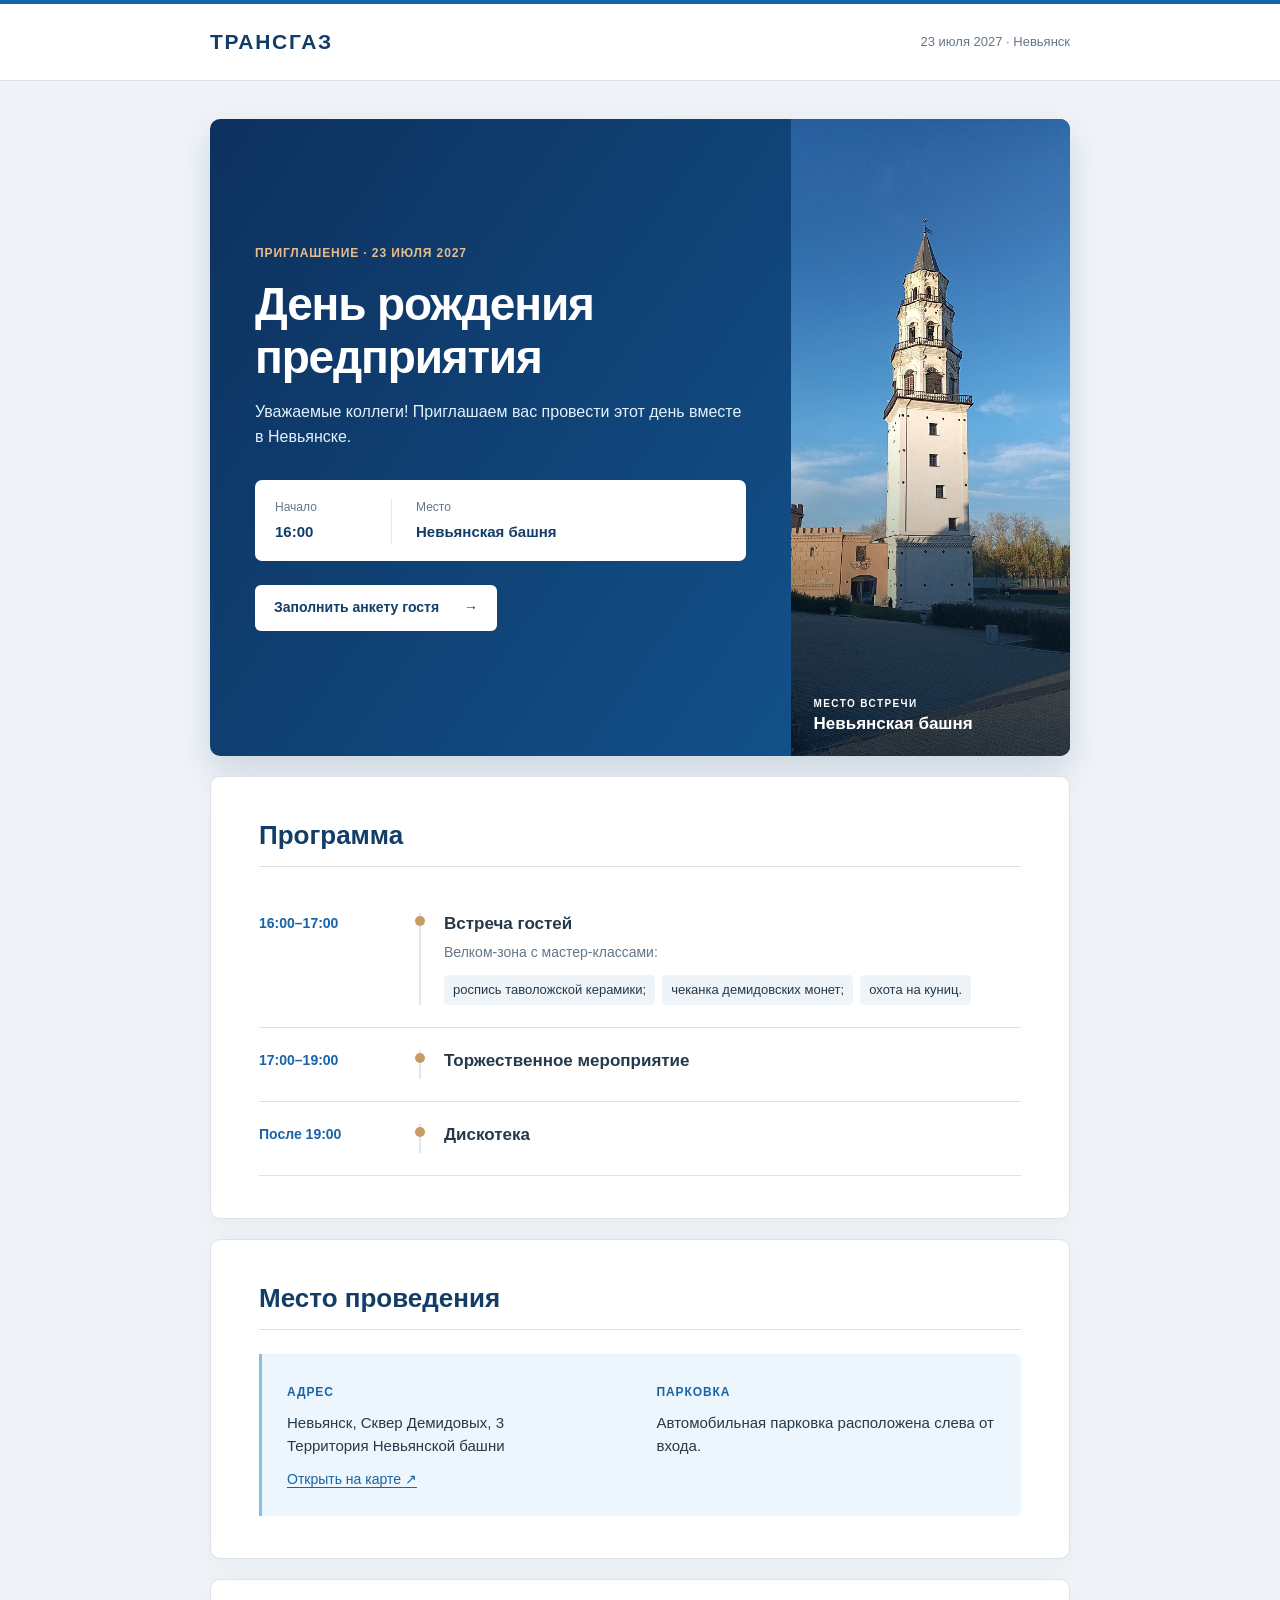
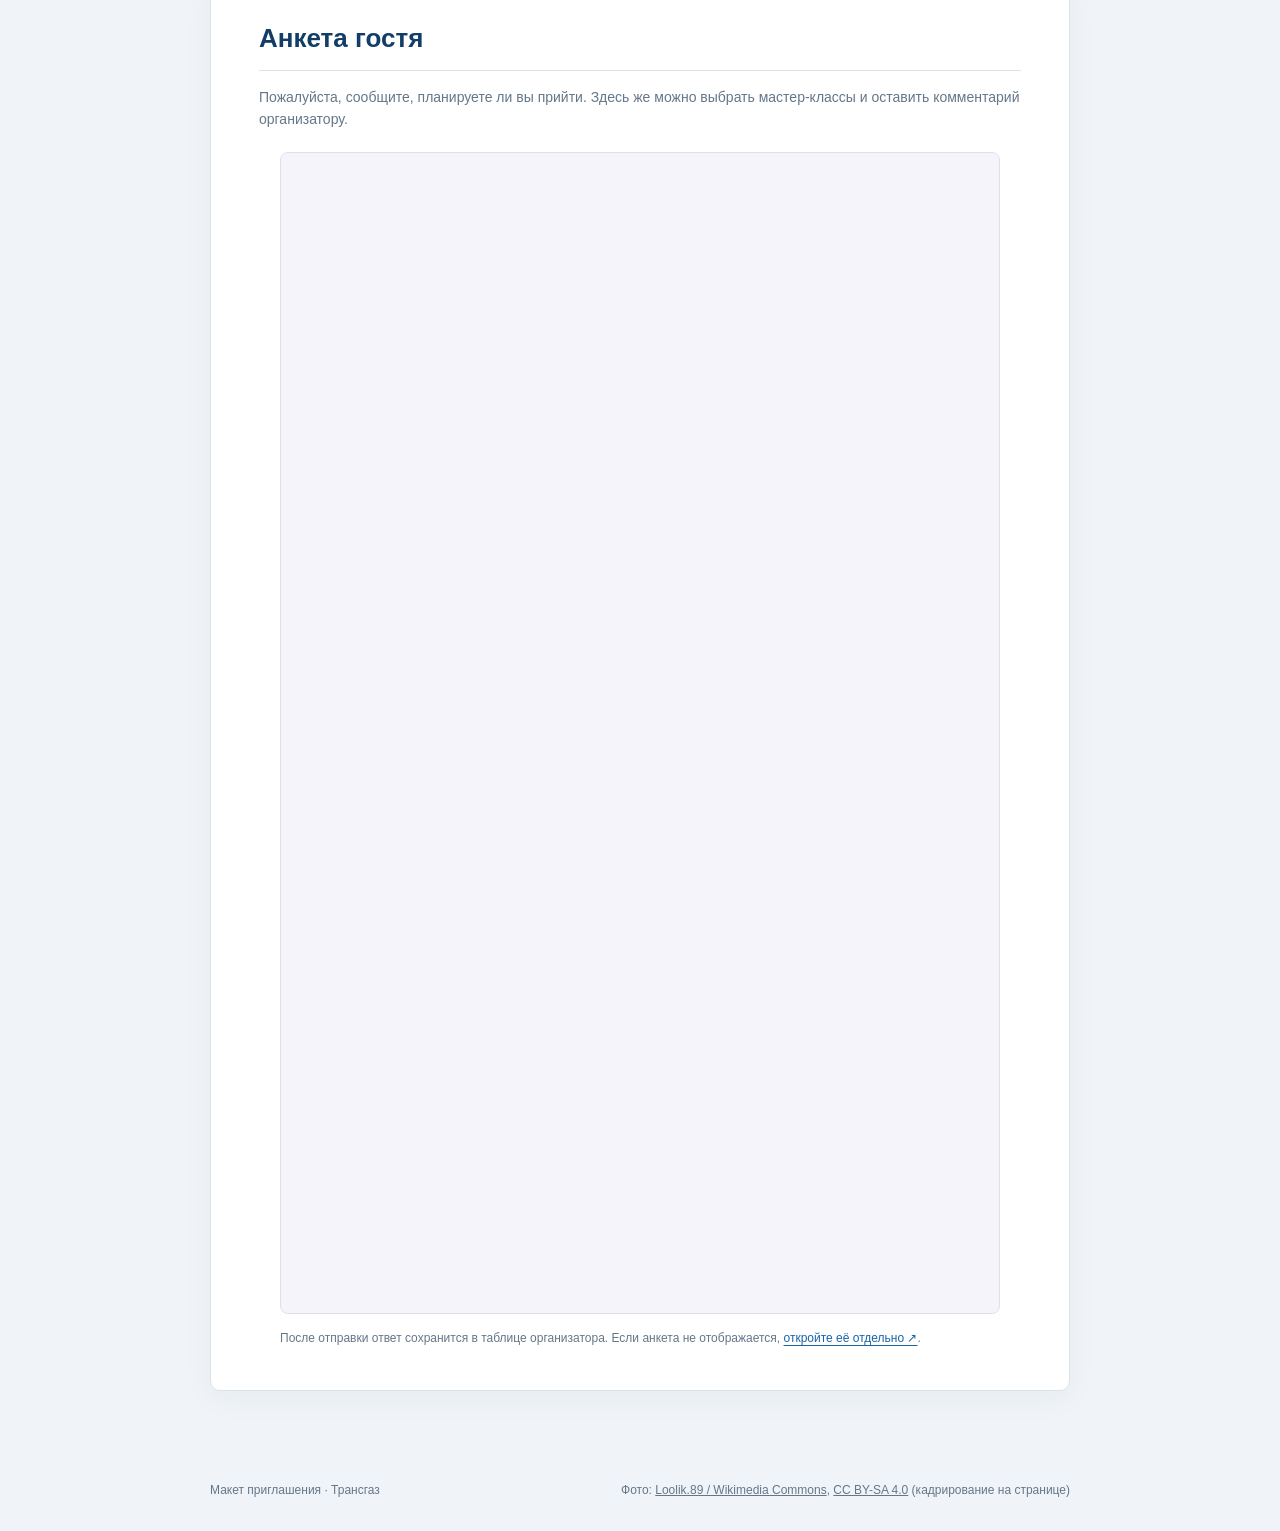
==== commit 564a5253: "Embed working RSVP form in invitation" ====
--- a/index.html
+++ b/index.html
@@ -11,6 +11,7 @@
     <meta property="og:image" content="https://mrkoynov.github.io/transgaz-nevyansk-invitation-preview/social-preview.png" />
     <title>Приглашение на день рождения предприятия</title>
     <link rel="stylesheet" href="styles.css" />
+    <script src="script.js" defer></script>
   </head>
   <body>
     <header class="site-header">
@@ -63,17 +64,11 @@
 
       <section class="content-section form-section" id="guest-form" aria-labelledby="form-title">
         <h2 id="form-title">Анкета гостя</h2>
-        <div class="rsvp-panel">
-          <div>
-            <span class="small-label">Ваш ответ важен</span>
-            <h3>Будете с нами?</h3>
-            <p>Сообщите, планируете ли вы прийти. В анкете также можно выбрать мастер-классы и оставить комментарий организатору.</p>
-          </div>
-          <div class="rsvp-action">
-            <a class="rsvp-link" href="https://docs.google.com/forms/d/e/1FAIpQLSfNufHCUHn0jru9lvoqx1xPsjLA_sWsaLaPiySQA0vXSbu58w/viewform" target="_blank" rel="noopener noreferrer">Ответить на приглашение <span aria-hidden="true">↗</span></a>
-            <p>Откроется Google-форма. После отправки ответ сохранится в таблице организатора.</p>
-          </div>
+        <p class="form-intro">Пожалуйста, сообщите, планируете ли вы прийти. Здесь же можно выбрать мастер-классы и оставить комментарий организатору.</p>
+        <div class="form-embed">
+          <iframe src="https://docs.google.com/forms/d/e/1FAIpQLSfNufHCUHn0jru9lvoqx1xPsjLA_sWsaLaPiySQA0vXSbu58w/viewform?embedded=true" title="Анкета гостя: подтверждение участия 23 июля 2027 года">Загрузка анкеты…</iframe>
         </div>
+        <p class="form-help">После отправки ответ сохранится в таблице организатора. Если анкета не отображается, <a href="https://docs.google.com/forms/d/e/1FAIpQLSfNufHCUHn0jru9lvoqx1xPsjLA_sWsaLaPiySQA0vXSbu58w/viewform" target="_blank" rel="noopener noreferrer">откройте её отдельно ↗</a>.</p>
       </section>
     </main>
 
--- a/styles.css
+++ b/styles.css
@@ -63,14 +63,11 @@
 .location-box p { margin: 7px 0 9px; font-size: 15px; }
 .location-box a { font-size: 14px; text-underline-offset: 3px; }
 
-.rsvp-panel { display: grid; grid-template-columns: minmax(0, 1fr) auto; gap: 30px; align-items: center; padding: 27px; border-radius: 8px; background: #edf6fc; border-left: 3px solid var(--copper); }
-.rsvp-panel h3 { margin: 8px 0; color: var(--blue-dark); font-size: 22px; }
-.rsvp-panel p { margin: 0; color: var(--muted); font-size: 14px; }
-.rsvp-action { width: 235px; }
-.rsvp-link { display: flex; justify-content: space-between; align-items: center; gap: 12px; padding: 13px 16px; border-radius: 6px; background: var(--blue); color: #fff; font-size: 14px; font-weight: 700; text-decoration: none; transition: background .2s, transform .2s; }
-.rsvp-link:hover { background: #0e528e; transform: translateY(-1px); }
-.rsvp-link:focus-visible { outline: 3px solid var(--copper); outline-offset: 3px; }
-.rsvp-action p { margin-top: 10px; font-size: 12px; }
+.form-intro { color: var(--muted); font-size: 14px; margin: -8px 0 22px; }
+.form-embed { max-width: 720px; margin-inline: auto; overflow: hidden; border: 1px solid var(--border); border-radius: 8px; background: #f5f4fb; }
+.form-embed iframe { display: block; width: 100%; height: 1160px; border: 0; }
+.form-help { max-width: 720px; margin: 15px auto 0; color: var(--muted); font-size: 12px; }
+.form-help a { text-underline-offset: 3px; }
 .site-footer { color: var(--muted); font-size: 12px; padding: 0 0 32px; }
 .site-footer .wrap { display: flex; justify-content: space-between; align-items: flex-start; flex-wrap: wrap; gap: 8px 20px; }
 .site-footer a { color: var(--muted); }
@@ -89,8 +86,10 @@
   .event-summary div + div { border-left: 0; border-top: 1px solid #e0e9f0; padding-left: 0; padding-top: 12px; }
   .schedule-item { grid-template-columns: 1fr; gap: 9px; padding: 17px 0; }
   .primary-link { width: 100%; text-align: center; }
-  .rsvp-panel { grid-template-columns: 1fr; gap: 21px; padding: 23px; }
-  .rsvp-action { width: 100%; }
+  .form-section { width: 100vw; margin-left: calc(50% - 50vw); padding-inline: 0; border-radius: 0; }
+  .form-section > h2, .form-section > .form-intro, .form-section > .form-help { margin-left: 24px; margin-right: 24px; }
+  .form-embed { max-width: none; border: 0; border-radius: 0; }
+  .form-embed iframe { height: 1420px; }
 }
 
 @media (prefers-reduced-motion: reduce) { html { scroll-behavior: auto; } }
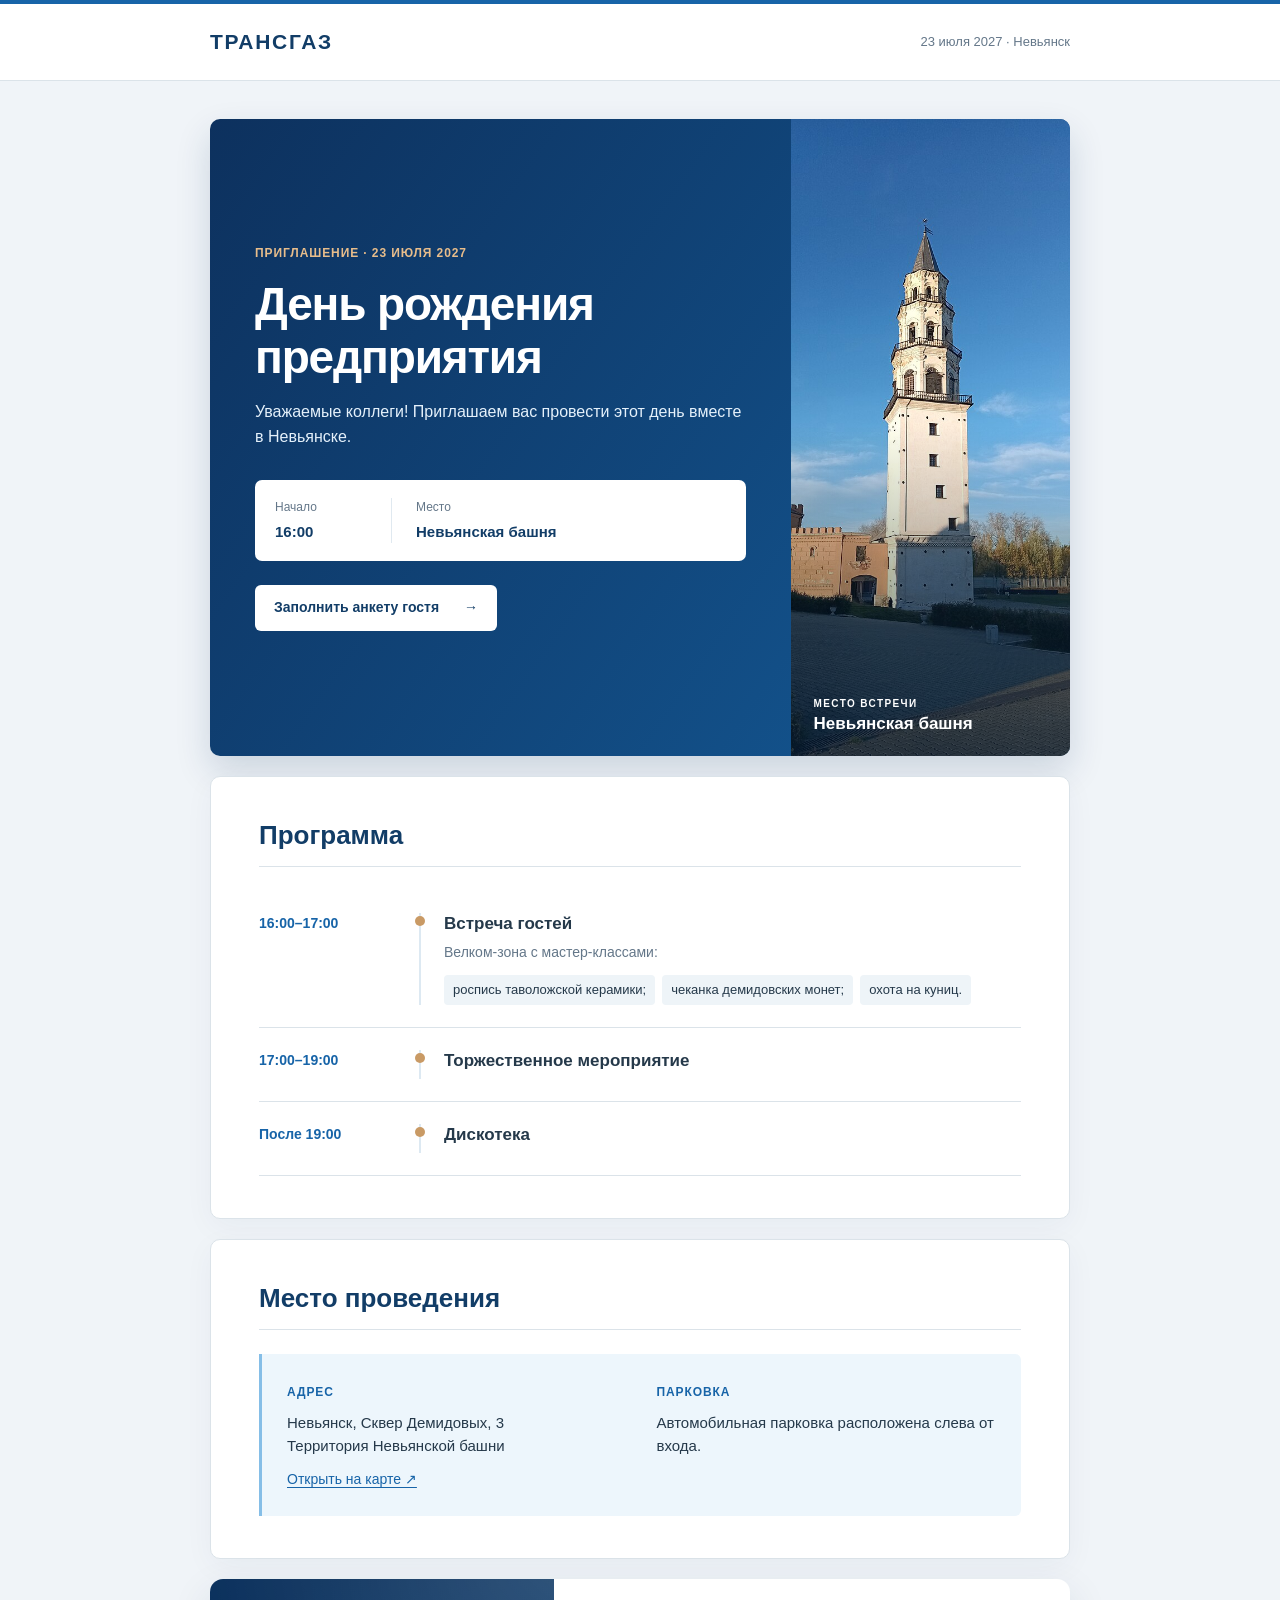
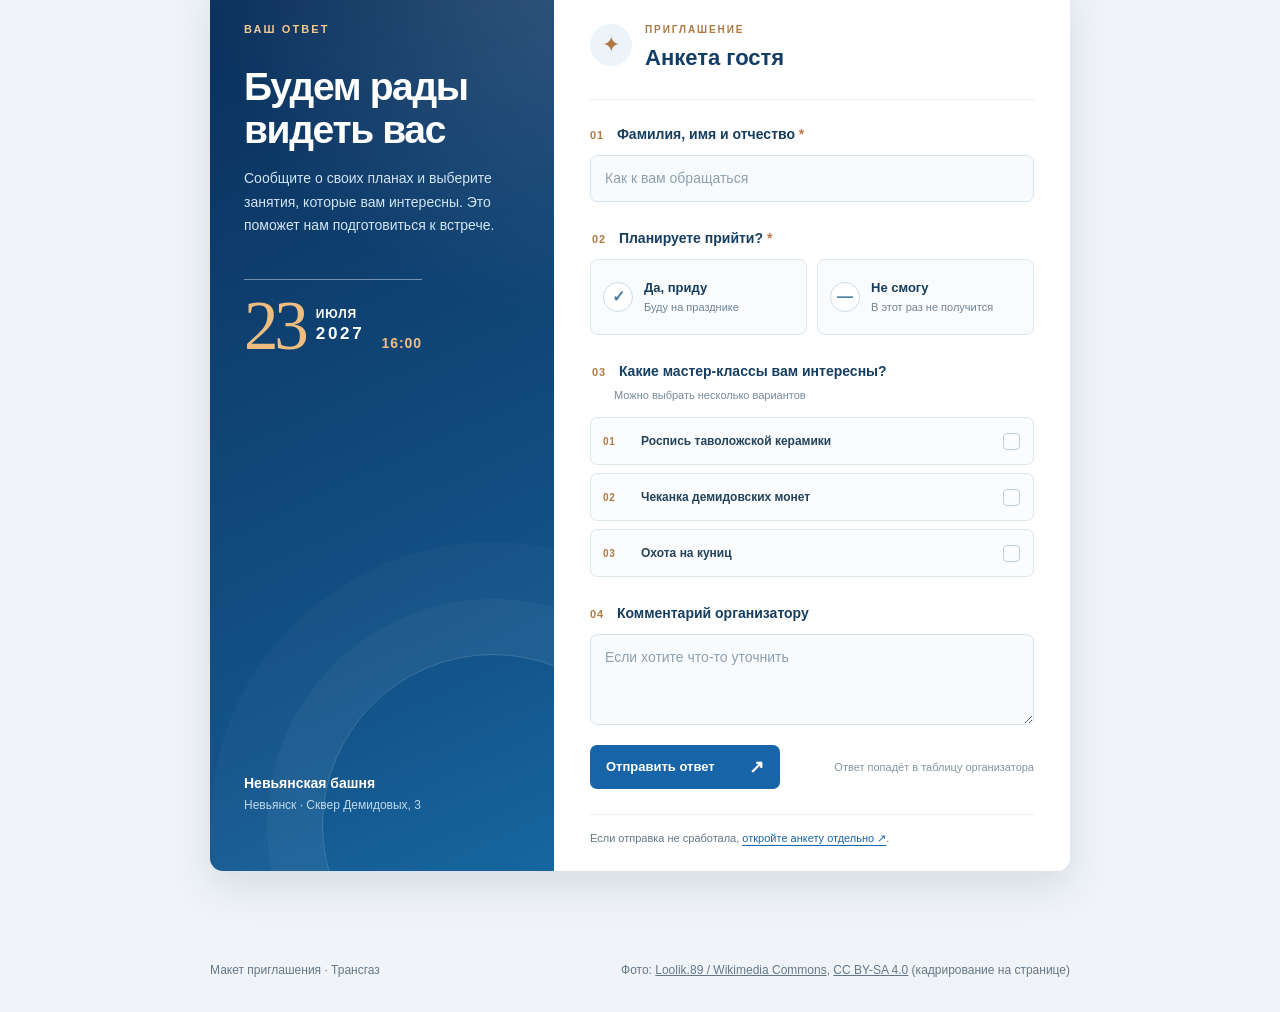
==== commit 68136271: "Redesign RSVP form while keeping Google Sheet delivery" ====
--- a/index.html
+++ b/index.html
@@ -10,8 +10,8 @@
     <meta property="og:description" content="Приглашение на праздник у Невьянской башни. Начало в 16:00." />
     <meta property="og:image" content="https://mrkoynov.github.io/transgaz-nevyansk-invitation-preview/social-preview.png" />
     <title>Приглашение на день рождения предприятия</title>
-    <link rel="stylesheet" href="styles.css" />
-    <script src="script.js" defer></script>
+    <link rel="stylesheet" href="styles.css?v=2" />
+    <script src="script.js?v=2" defer></script>
   </head>
   <body>
     <header class="site-header">
@@ -62,13 +62,71 @@
         </div>
       </section>
 
-      <section class="content-section form-section" id="guest-form" aria-labelledby="form-title">
-        <h2 id="form-title">Анкета гостя</h2>
-        <p class="form-intro">Пожалуйста, сообщите, планируете ли вы прийти. Здесь же можно выбрать мастер-классы и оставить комментарий организатору.</p>
-        <div class="form-embed">
-          <iframe src="https://docs.google.com/forms/d/e/1FAIpQLSfNufHCUHn0jru9lvoqx1xPsjLA_sWsaLaPiySQA0vXSbu58w/viewform?embedded=true" title="Анкета гостя: подтверждение участия 23 июля 2027 года">Загрузка анкеты…</iframe>
+      <section class="form-section" id="guest-form" aria-labelledby="form-title">
+        <div class="form-aside">
+          <p class="form-eyebrow">ВАШ ОТВЕТ</p>
+          <h2 id="form-title">Будем рады видеть вас</h2>
+          <p>Сообщите о своих планах и выберите занятия, которые вам интересны. Это поможет нам подготовиться к встрече.</p>
+          <div class="form-date" aria-label="23 июля 2027 года, начало в 16:00">
+            <span class="form-date-day">23</span>
+            <span>ИЮЛЯ<br /><strong>2027</strong></span>
+            <span class="form-date-time">16:00</span>
+          </div>
+          <p class="form-place">Невьянская башня<br /><span>Невьянск · Сквер Демидовых, 3</span></p>
         </div>
-        <p class="form-help">После отправки ответ сохранится в таблице организатора. Если анкета не отображается, <a href="https://docs.google.com/forms/d/e/1FAIpQLSfNufHCUHn0jru9lvoqx1xPsjLA_sWsaLaPiySQA0vXSbu58w/viewform" target="_blank" rel="noopener noreferrer">откройте её отдельно ↗</a>.</p>
+
+        <div class="form-main">
+          <div class="form-heading">
+            <span class="form-heading-mark" aria-hidden="true">✦</span>
+            <div><span class="form-kicker">ПРИГЛАШЕНИЕ</span><h3>Анкета гостя</h3></div>
+          </div>
+
+          <form id="rsvp-form" action="https://docs.google.com/forms/d/e/1FAIpQLSfNufHCUHn0jru9lvoqx1xPsjLA_sWsaLaPiySQA0vXSbu58w/formResponse?embedded=true" method="POST" target="rsvp-receipt">
+            <div class="form-field">
+              <label for="guest-name"><span class="field-number">01</span> Фамилия, имя и отчество <span class="required-mark">*</span></label>
+              <input id="guest-name" name="entry.57952946" type="text" autocomplete="name" placeholder="Как к вам обращаться" maxlength="120" required />
+            </div>
+
+            <fieldset class="form-field choice-field">
+              <legend><span class="field-number">02</span> Планируете прийти? <span class="required-mark">*</span></legend>
+              <div class="attendance-options">
+                <label class="choice-card"><input type="radio" name="entry.1104383228" value="Да, приду" required /><span class="choice-icon" aria-hidden="true">✓</span><span><strong>Да, приду</strong><small>Буду на празднике</small></span></label>
+                <label class="choice-card"><input type="radio" name="entry.1104383228" value="Нет, не смогу прийти" required /><span class="choice-icon" aria-hidden="true">—</span><span><strong>Не смогу</strong><small>В этот раз не получится</small></span></label>
+              </div>
+            </fieldset>
+
+            <fieldset class="form-field workshop-field" id="workshop-field">
+              <legend><span class="field-number">03</span> Какие мастер-классы вам интересны?</legend>
+              <p class="field-hint">Можно выбрать несколько вариантов</p>
+              <div class="workshop-options">
+                <label class="workshop-card"><input type="checkbox" name="entry.540942043" value="Роспись таволожской керамики" /><span class="workshop-index">01</span><span>Роспись таволожской керамики</span><span class="workshop-check" aria-hidden="true">✓</span></label>
+                <label class="workshop-card"><input type="checkbox" name="entry.540942043" value="Чеканка демидовских монет" /><span class="workshop-index">02</span><span>Чеканка демидовских монет</span><span class="workshop-check" aria-hidden="true">✓</span></label>
+                <label class="workshop-card"><input type="checkbox" name="entry.540942043" value="Охота на куниц" /><span class="workshop-index">03</span><span>Охота на куниц</span><span class="workshop-check" aria-hidden="true">✓</span></label>
+              </div>
+            </fieldset>
+
+            <div class="form-field comment-field">
+              <label for="guest-comment"><span class="field-number">04</span> Комментарий организатору</label>
+              <textarea id="guest-comment" name="entry.577196794" rows="3" maxlength="1000" placeholder="Если хотите что-то уточнить"></textarea>
+            </div>
+
+            <div class="form-bottom">
+              <button class="submit-button" type="submit">Отправить ответ <span aria-hidden="true">↗</span></button>
+              <p>Ответ попадёт в таблицу организатора</p>
+            </div>
+          </form>
+
+          <noscript><p class="form-help">Для отправки ответа <a href="https://docs.google.com/forms/d/e/1FAIpQLSfNufHCUHn0jru9lvoqx1xPsjLA_sWsaLaPiySQA0vXSbu58w/viewform" target="_blank" rel="noopener noreferrer">откройте Google Форму ↗</a>.</p><style>#rsvp-form { display: none; }</style></noscript>
+
+          <div class="form-result" id="form-result" hidden aria-live="polite">
+            <div class="result-icon" aria-hidden="true">✦</div>
+            <h3>Проверяем ответ</h3>
+            <p id="result-status">Ожидаем подтверждение Google Формы…</p>
+            <iframe id="rsvp-receipt" name="rsvp-receipt" title="Подтверждение отправки анкеты" hidden></iframe>
+            <button type="button" class="result-back" id="result-back">Исправить или повторить при ошибке</button>
+          </div>
+          <p class="form-help">Если отправка не сработала, <a href="https://docs.google.com/forms/d/e/1FAIpQLSfNufHCUHn0jru9lvoqx1xPsjLA_sWsaLaPiySQA0vXSbu58w/viewform" target="_blank" rel="noopener noreferrer">откройте анкету отдельно ↗</a>.</p>
+        </div>
       </section>
     </main>
 
--- a/styles.css
+++ b/styles.css
@@ -63,14 +63,75 @@
 .location-box p { margin: 7px 0 9px; font-size: 15px; }
 .location-box a { font-size: 14px; text-underline-offset: 3px; }
 
-.form-intro { color: var(--muted); font-size: 14px; margin: -8px 0 22px; }
-.form-embed { max-width: 720px; margin-inline: auto; overflow: hidden; border: 1px solid var(--border); border-radius: 8px; background: #f5f4fb; }
-.form-embed iframe { display: block; width: 100%; height: 1160px; border: 0; }
-.form-help { max-width: 720px; margin: 15px auto 0; color: var(--muted); font-size: 12px; }
+.form-section { display: grid; grid-template-columns: minmax(260px, .8fr) minmax(0, 1.2fr); margin-bottom: 20px; border-radius: 13px; overflow: hidden; box-shadow: 0 16px 42px rgba(14, 47, 81, .12); background: #fff; }
+.form-aside { position: relative; display: flex; flex-direction: column; min-height: 100%; overflow: hidden; padding: 42px 34px; color: #e9f4fc; background: radial-gradient(circle at 108% -5%, rgba(255, 255, 255, .16), transparent 38%), linear-gradient(155deg, #0b315d 5%, #13548a 76%, #1766a0); }
+.form-aside::after { content: ""; position: absolute; right: -110px; bottom: -125px; width: 340px; height: 340px; border: 1px solid rgba(255, 255, 255, .18); border-radius: 50%; box-shadow: 0 0 0 55px rgba(255, 255, 255, .035), 0 0 0 112px rgba(255, 255, 255, .025); pointer-events: none; }
+.form-eyebrow, .form-kicker { color: #f1c995; font-size: 11px; font-weight: 800; letter-spacing: .19em; }
+.form-eyebrow { margin-bottom: 28px; }
+.form-aside h2 { position: relative; z-index: 1; max-width: 250px; padding: 0; margin-bottom: 16px; border: 0; color: #fff; font-size: clamp(30px, 3.6vw, 39px); line-height: 1.09; letter-spacing: -.035em; }
+.form-aside > p:not(.form-eyebrow):not(.form-place) { position: relative; z-index: 1; max-width: 280px; margin-bottom: 42px; font-size: 14px; line-height: 1.65; color: #d2e5f4; }
+.form-date { position: relative; z-index: 1; display: flex; align-items: center; gap: 11px; width: fit-content; padding-top: 15px; border-top: 1px solid rgba(255, 255, 255, .42); color: #fff; font-size: 12px; line-height: 1.32; font-weight: 700; letter-spacing: .08em; }
+.form-date-day { color: #f0bd80; font-family: Georgia, serif; font-size: 69px; line-height: .92; letter-spacing: -.06em; font-weight: 400; }
+.form-date strong { font-size: 17px; letter-spacing: .16em; }
+.form-date-time { align-self: flex-end; margin-left: 6px; padding-bottom: 6px; color: #f0bd80; font-size: 14px; }
+.form-place { position: relative; z-index: 1; margin-top: auto; padding-top: 34px; color: #fff; font-size: 14px; font-weight: 700; line-height: 1.5; }
+.form-place span { color: #bed9eb; font-size: 12px; font-weight: 400; }
+.form-main { padding: 37px 36px 24px; }
+.form-heading { display: flex; align-items: center; gap: 13px; padding-bottom: 26px; margin-bottom: 25px; border-bottom: 1px solid #e6edf2; }
+.form-heading-mark { display: grid; place-items: center; width: 42px; height: 42px; border-radius: 50%; background: #ecf4fa; color: #ad7945; font-size: 22px; }
+.form-kicker { color: #ad7945; font-size: 10px; }
+.form-heading h3 { margin: 2px 0 0; color: var(--blue-dark); font-size: 22px; }
+.form-field { min-width: 0; margin: 0 0 27px; padding: 0; border: 0; }
+.form-field > label, .form-field > legend { display: block; width: 100%; margin-bottom: 11px; color: #163e60; font-size: 14px; font-weight: 700; line-height: 1.35; }
+.field-number { margin-right: 9px; color: #ae7b45; font-size: 11px; font-weight: 800; letter-spacing: .08em; }
+.required-mark { color: #b87950; }
+.form-field > input, .form-field > textarea { display: block; width: 100%; border: 1px solid #d7e3eb; border-radius: 7px; padding: 12px 14px; outline: 0; background: #f8fbfd; color: var(--text); font: inherit; font-size: 14px; transition: border-color .2s, box-shadow .2s, background .2s; }
+.form-field > input:focus, .form-field > textarea:focus { border-color: #4e91c2; box-shadow: 0 0 0 3px rgba(41, 125, 185, .12); background: #fff; }
+.form-field > input::placeholder, .form-field > textarea::placeholder { color: #8da0ae; }
+.form-field > textarea { resize: vertical; min-height: 87px; }
+.attendance-options { display: grid; grid-template-columns: 1fr 1fr; gap: 10px; }
+.choice-card { position: relative; display: flex; align-items: center; gap: 11px; min-height: 76px; padding: 12px; border: 1px solid #dce6ed; border-radius: 8px; background: #f9fbfd; cursor: pointer; transition: border-color .2s, background .2s, transform .2s; }
+.choice-card:hover, .workshop-card:hover { border-color: #96c3e0; background: #f1f8fc; }
+.choice-card:has(input:checked) { border-color: #3280b9; background: #eaf5fc; }
+.choice-card:focus-within, .workshop-card:focus-within { outline: 3px solid rgba(41, 125, 185, .18); outline-offset: 2px; }
+.choice-card input, .workshop-card input { position: absolute; inset: 0; width: 100%; height: 100%; margin: 0; opacity: 0; cursor: pointer; }
+.choice-icon { display: grid; flex: 0 0 auto; place-items: center; width: 30px; height: 30px; border: 1px solid #cbdce7; border-radius: 50%; background: #fff; color: #4a7fa5; font-size: 16px; font-weight: 700; }
+.choice-card:has(input:checked) .choice-icon { border-color: #2c7bb5; background: #2c7bb5; color: #fff; }
+.choice-card strong, .choice-card small { display: block; line-height: 1.3; }
+.choice-card strong { color: #163e60; font-size: 13px; }
+.choice-card small { margin-top: 3px; color: #708597; font-size: 11px; }
+.field-hint { margin: -5px 0 13px 24px; color: #788b9a; font-size: 11px; }
+.workshop-options { display: grid; gap: 8px; }
+.workshop-card { position: relative; display: grid; grid-template-columns: 27px 1fr 18px; align-items: center; gap: 11px; min-height: 48px; padding: 9px 12px; border: 1px solid #dce6ed; border-radius: 7px; background: #fbfcfd; color: #24435b; font-size: 12px; font-weight: 600; cursor: pointer; transition: border-color .2s, background .2s; }
+.workshop-card:has(input:checked) { border-color: #3280b9; background: #eaf5fc; }
+.workshop-index { color: #ae7b45; font-size: 10px; font-weight: 800; letter-spacing: .06em; }
+.workshop-check { display: grid; place-items: center; width: 17px; height: 17px; border: 1px solid #bfcfda; border-radius: 4px; color: transparent; font-size: 11px; }
+.workshop-card:has(input:checked) .workshop-check { border-color: #2c7bb5; background: #2c7bb5; color: #fff; }
+.workshop-field:disabled { opacity: .46; }
+.workshop-field:disabled .workshop-card { cursor: default; }
+.comment-field { margin-bottom: 20px; }
+.form-bottom { display: flex; align-items: center; justify-content: space-between; flex-wrap: wrap; gap: 12px; }
+.submit-button { display: inline-flex; align-items: center; justify-content: space-between; gap: 30px; min-width: 190px; padding: 12px 16px; border: 0; border-radius: 7px; background: #1764a8; color: #fff; font-size: 13px; font-weight: 700; cursor: pointer; transition: background .2s, transform .2s; }
+.submit-button:hover { background: #0f4d87; transform: translateY(-1px); }
+.submit-button:disabled { opacity: .58; cursor: wait; transform: none; }
+.submit-button span { font-size: 18px; line-height: 1; }
+.form-bottom p { margin: 0; color: #8395a2; font-size: 11px; }
+.form-result { padding: 18px 0 6px; }
+.result-icon { display: grid; place-items: center; width: 54px; height: 54px; margin-bottom: 16px; border-radius: 50%; background: #eaf5fc; color: #ad7945; font-size: 25px; }
+.form-result h3 { margin-bottom: 5px; color: var(--blue-dark); font-size: 22px; }
+.form-result p { margin-bottom: 17px; color: var(--muted); font-size: 13px; }
+.form-result iframe { display: block; width: 100%; height: 340px; border: 1px solid #dce6ed; border-radius: 7px; background: #f5f4fb; }
+.result-back { margin-top: 16px; padding: 0; border: 0; background: transparent; color: var(--blue); font-size: 13px; font-weight: 700; text-decoration: underline; text-underline-offset: 3px; cursor: pointer; }
+.form-help { margin: 25px 0 0; padding-top: 15px; border-top: 1px solid #edf1f4; color: var(--muted); font-size: 11px; }
 .form-help a { text-underline-offset: 3px; }
 .site-footer { color: var(--muted); font-size: 12px; padding: 0 0 32px; }
 .site-footer .wrap { display: flex; justify-content: space-between; align-items: flex-start; flex-wrap: wrap; gap: 8px 20px; }
 .site-footer a { color: var(--muted); }
+
+@media (max-width: 700px) {
+  .form-section { grid-template-columns: 1fr; }
+  .form-aside { min-height: 300px; }
+}
 
 @media (max-width: 600px) {
   .header-inner { min-height: 61px; }
@@ -86,10 +147,23 @@
   .event-summary div + div { border-left: 0; border-top: 1px solid #e0e9f0; padding-left: 0; padding-top: 12px; }
   .schedule-item { grid-template-columns: 1fr; gap: 9px; padding: 17px 0; }
   .primary-link { width: 100%; text-align: center; }
-  .form-section { width: 100vw; margin-left: calc(50% - 50vw); padding-inline: 0; border-radius: 0; }
-  .form-section > h2, .form-section > .form-intro, .form-section > .form-help { margin-left: 24px; margin-right: 24px; }
-  .form-embed { max-width: none; border: 0; border-radius: 0; }
-  .form-embed iframe { height: 1420px; }
+  .form-section { grid-template-columns: 1fr; }
+  .form-aside { min-height: 275px; padding: 29px 27px; }
+  .form-eyebrow { margin-bottom: 13px; }
+  .form-aside h2 { max-width: none; margin-bottom: 10px; font-size: 31px; }
+  .form-aside > p:not(.form-eyebrow):not(.form-place) { max-width: none; margin-bottom: 18px; font-size: 12px; }
+  .form-date-day { font-size: 50px; }
+  .form-place { padding-top: 15px; margin-bottom: 0; }
+  .form-main { padding: 27px 22px 22px; }
+  .form-heading { margin-bottom: 22px; padding-bottom: 20px; }
+  .attendance-options { grid-template-columns: 1fr 1fr; gap: 8px; }
+  .choice-card { min-height: 81px; gap: 8px; padding: 9px; }
+  .choice-icon { width: 25px; height: 25px; font-size: 13px; }
+  .choice-card strong { font-size: 12px; }
+  .choice-card small { font-size: 10px; }
+  .form-bottom { align-items: stretch; }
+  .submit-button { width: 100%; }
+  .form-bottom p { width: 100%; text-align: center; }
 }
 
 @media (prefers-reduced-motion: reduce) { html { scroll-behavior: auto; } }
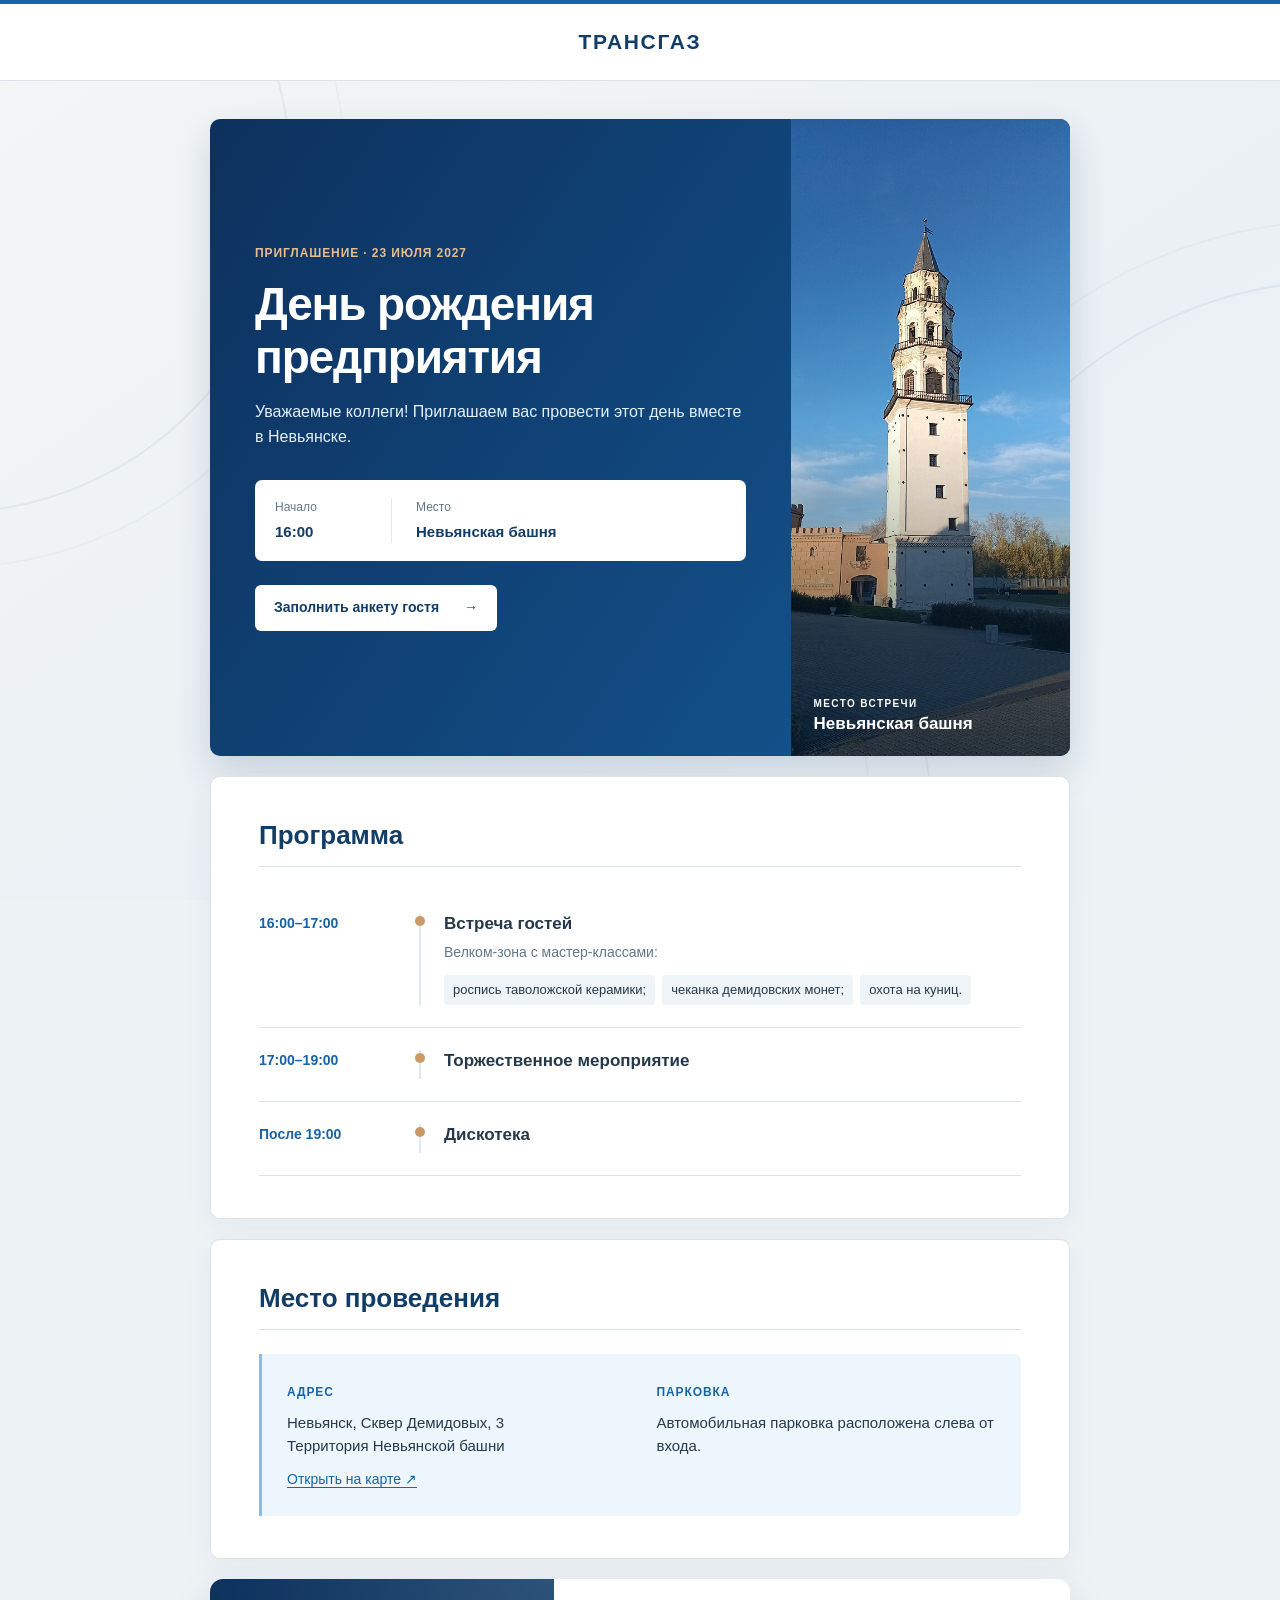
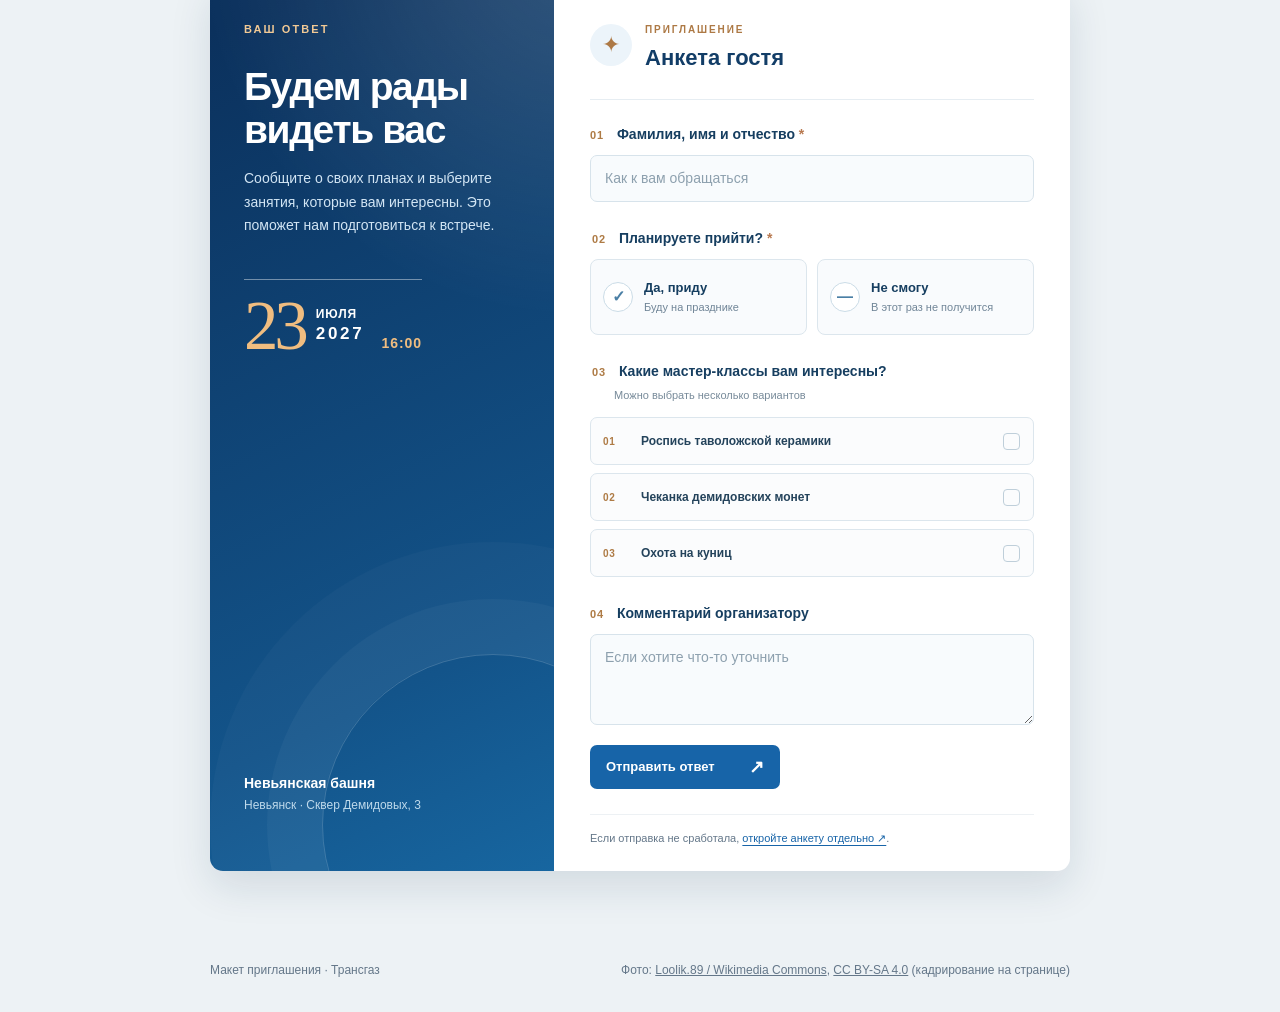
==== commit 1737d5a4: "Simplify header and add subtle themed background" ====
--- a/index.html
+++ b/index.html
@@ -10,14 +10,13 @@
     <meta property="og:description" content="Приглашение на праздник у Невьянской башни. Начало в 16:00." />
     <meta property="og:image" content="https://mrkoynov.github.io/transgaz-nevyansk-invitation-preview/social-preview.png" />
     <title>Приглашение на день рождения предприятия</title>
-    <link rel="stylesheet" href="styles.css?v=2" />
+    <link rel="stylesheet" href="styles.css?v=3" />
     <script src="script.js?v=2" defer></script>
   </head>
   <body>
     <header class="site-header">
       <div class="wrap header-inner">
         <span class="brand">ТРАНСГАЗ</span>
-        <span class="header-label">23 июля 2027 · Невьянск</span>
       </div>
     </header>
 
@@ -112,7 +111,6 @@
 
             <div class="form-bottom">
               <button class="submit-button" type="submit">Отправить ответ <span aria-hidden="true">↗</span></button>
-              <p>Ответ попадёт в таблицу организатора</p>
             </div>
           </form>
 
--- a/styles.css
+++ b/styles.css
@@ -11,16 +11,26 @@
 
 * { box-sizing: border-box; }
 html { scroll-behavior: smooth; }
-body { margin: 0; background: var(--background); color: var(--text); font-family: "Segoe UI", Arial, sans-serif; line-height: 1.55; }
+body {
+  margin: 0;
+  background-color: #edf2f5;
+  background-image:
+    radial-gradient(circle at -4% 19%, transparent 0 340px, rgba(37, 96, 137, .075) 341px 342px, transparent 343px 395px, rgba(37, 96, 137, .045) 396px 397px, transparent 398px),
+    radial-gradient(circle at 105% 78%, transparent 0 420px, rgba(37, 96, 137, .07) 421px 422px, transparent 423px 480px, rgba(37, 96, 137, .04) 481px 482px, transparent 483px),
+    linear-gradient(145deg, #f4f6f6 0%, #eaf0f4 60%, #edf3f5 100%);
+  background-attachment: fixed;
+  color: var(--text);
+  font-family: "Segoe UI", Arial, sans-serif;
+  line-height: 1.55;
+}
 button { font: inherit; }
 a { color: var(--blue); }
 [hidden] { display: none !important; }
 .wrap { width: min(100% - 36px, 860px); margin-inline: auto; }
 
 .site-header { background: #fff; border-top: 4px solid var(--blue); border-bottom: 1px solid var(--border); }
-.header-inner { min-height: 76px; display: flex; align-items: center; justify-content: space-between; gap: 16px; }
+.header-inner { min-height: 76px; display: flex; align-items: center; justify-content: center; }
 .brand { color: var(--blue-dark); font-weight: 800; font-size: 21px; letter-spacing: .08em; }
-.header-label { color: var(--muted); font-size: 13px; }
 
 main { padding: 38px 0 70px; }
 .invitation, .content-section { background: #fff; border: 1px solid var(--border); border-radius: 10px; padding: 42px 48px; margin-bottom: 20px; box-shadow: 0 8px 30px rgba(24, 55, 83, .045); }
@@ -110,12 +120,11 @@
 .workshop-field:disabled { opacity: .46; }
 .workshop-field:disabled .workshop-card { cursor: default; }
 .comment-field { margin-bottom: 20px; }
-.form-bottom { display: flex; align-items: center; justify-content: space-between; flex-wrap: wrap; gap: 12px; }
+.form-bottom { display: flex; align-items: center; }
 .submit-button { display: inline-flex; align-items: center; justify-content: space-between; gap: 30px; min-width: 190px; padding: 12px 16px; border: 0; border-radius: 7px; background: #1764a8; color: #fff; font-size: 13px; font-weight: 700; cursor: pointer; transition: background .2s, transform .2s; }
 .submit-button:hover { background: #0f4d87; transform: translateY(-1px); }
 .submit-button:disabled { opacity: .58; cursor: wait; transform: none; }
 .submit-button span { font-size: 18px; line-height: 1; }
-.form-bottom p { margin: 0; color: #8395a2; font-size: 11px; }
 .form-result { padding: 18px 0 6px; }
 .result-icon { display: grid; place-items: center; width: 54px; height: 54px; margin-bottom: 16px; border-radius: 50%; background: #eaf5fc; color: #ad7945; font-size: 25px; }
 .form-result h3 { margin-bottom: 5px; color: var(--blue-dark); font-size: 22px; }
@@ -136,7 +145,6 @@
 @media (max-width: 600px) {
   .header-inner { min-height: 61px; }
   .brand { font-size: 17px; }
-  .header-label { font-size: 11px; text-align: right; }
   main { padding-top: 18px; }
   .content-section { padding: 28px 24px; margin-bottom: 14px; }
   .invitation { grid-template-columns: 1fr; margin-bottom: 14px; }
@@ -163,7 +171,6 @@
   .choice-card small { font-size: 10px; }
   .form-bottom { align-items: stretch; }
   .submit-button { width: 100%; }
-  .form-bottom p { width: 100%; text-align: center; }
 }
 
 @media (prefers-reduced-motion: reduce) { html { scroll-behavior: auto; } }
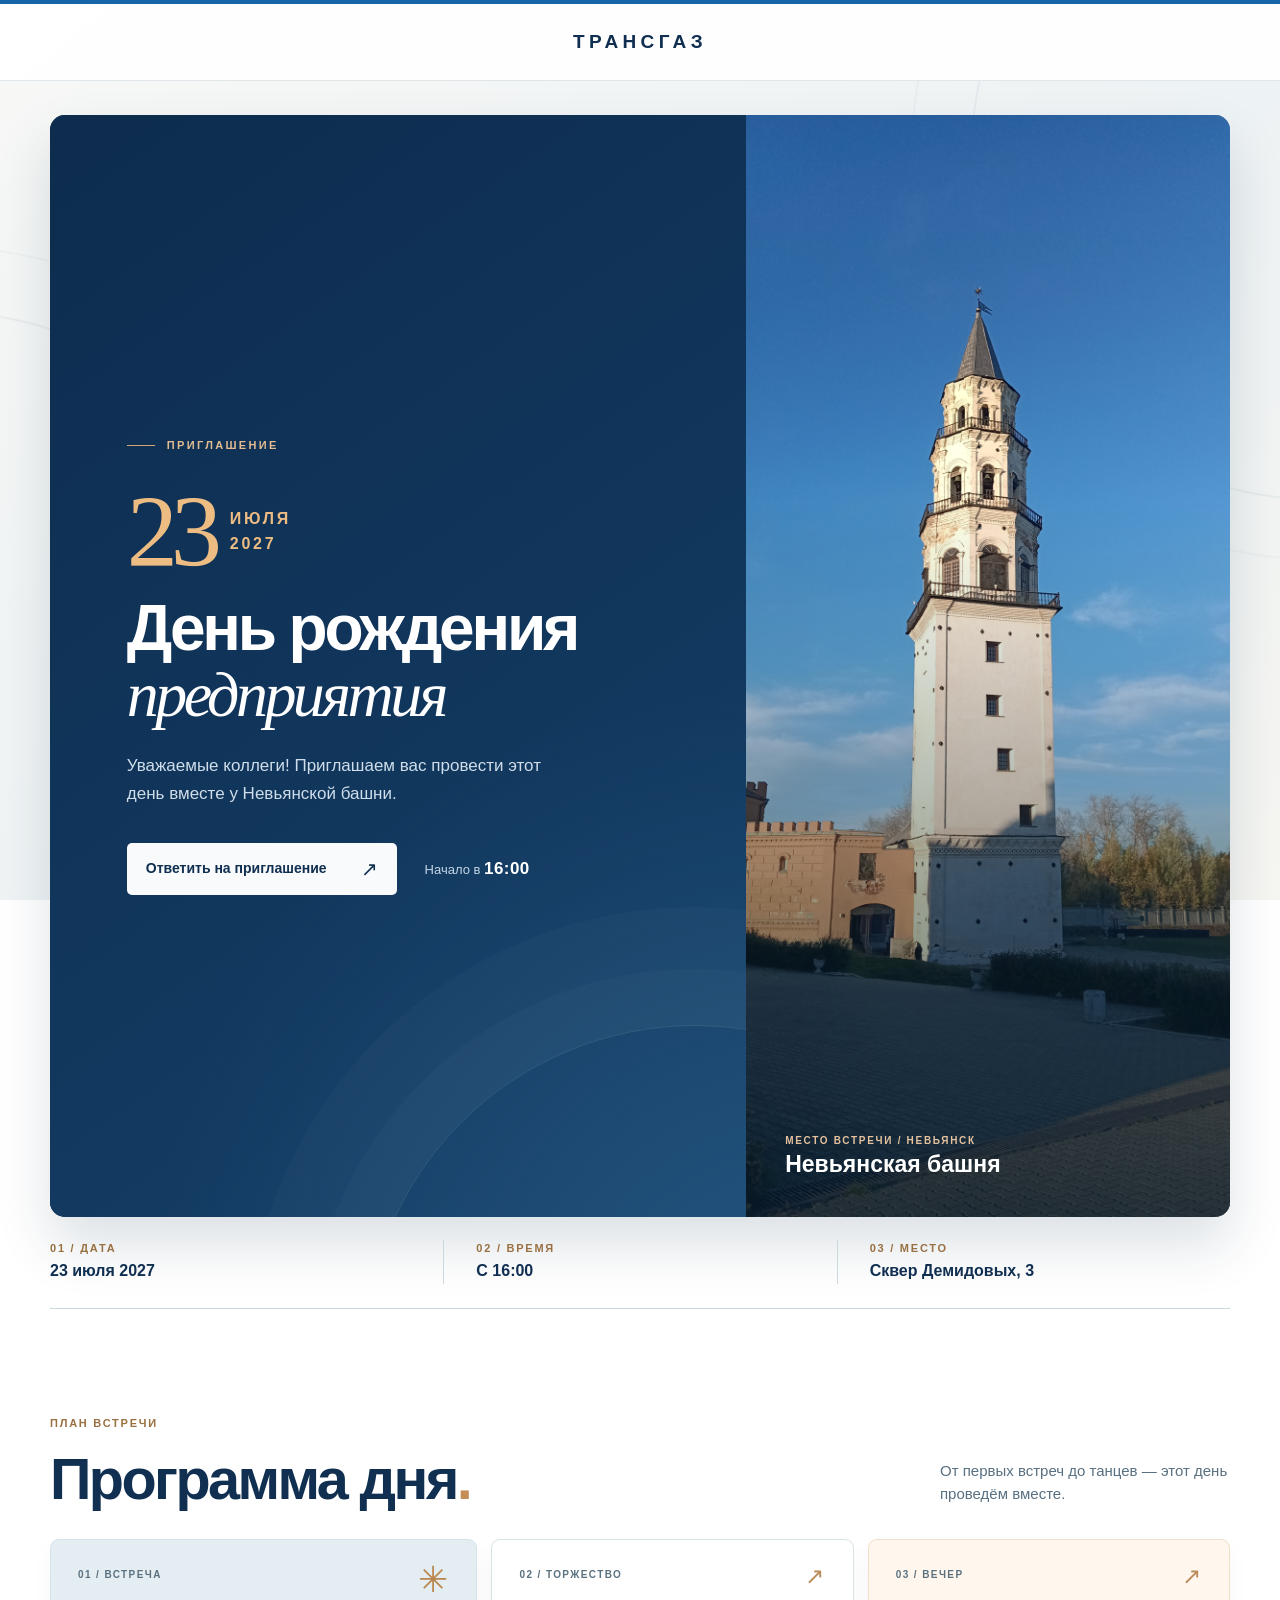
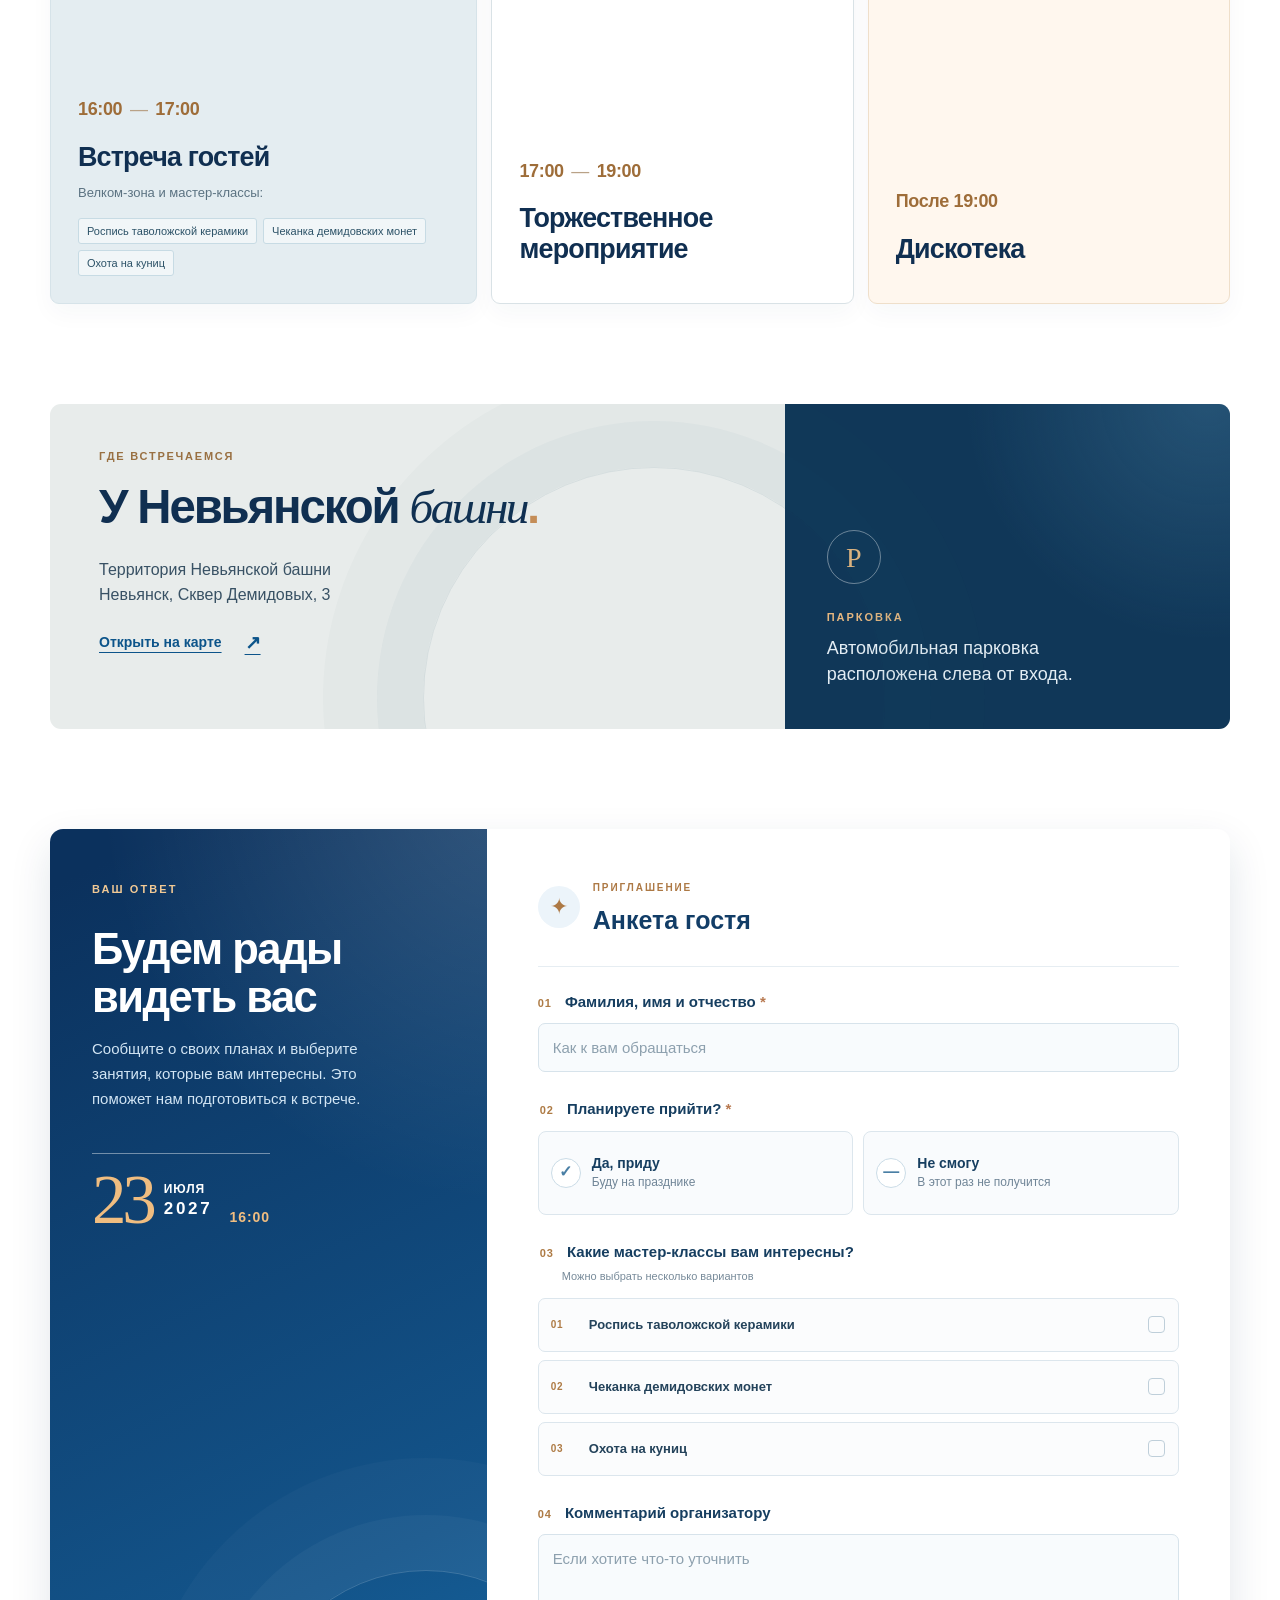
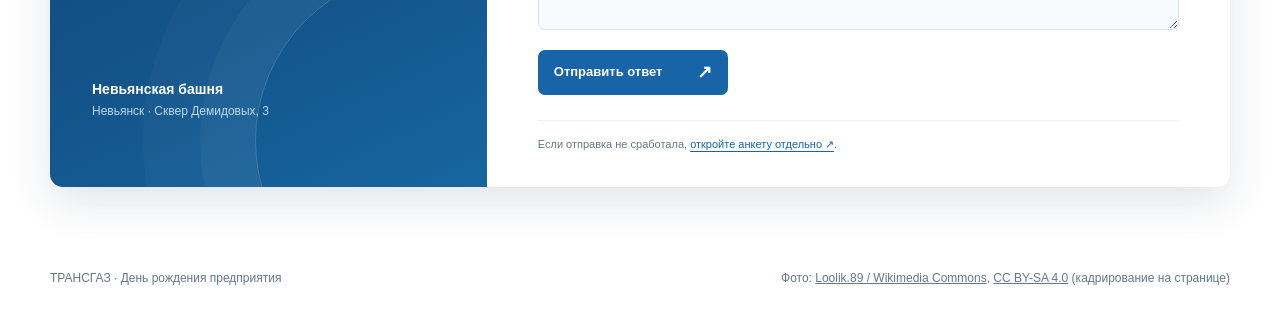
==== commit ecb5b04f: "Redesign Nevyansk invitation page" ====
--- a/index.html
+++ b/index.html
@@ -3,14 +3,14 @@
   <head>
     <meta charset="UTF-8" />
     <meta name="viewport" content="width=device-width, initial-scale=1.0" />
-    <meta name="theme-color" content="#1764a8" />
+    <meta name="theme-color" content="#102f51" />
     <meta name="description" content="Приглашение на день рождения предприятия 23 июля 2027 года. Начало в 16:00 у Невьянской башни." />
     <meta property="og:type" content="website" />
     <meta property="og:title" content="День рождения предприятия · 23 июля 2027" />
     <meta property="og:description" content="Приглашение на праздник у Невьянской башни. Начало в 16:00." />
     <meta property="og:image" content="https://mrkoynov.github.io/transgaz-nevyansk-invitation-preview/social-preview.png" />
     <title>Приглашение на день рождения предприятия</title>
-    <link rel="stylesheet" href="styles.css?v=3" />
+    <link rel="stylesheet" href="styles.css?v=4" />
     <script src="script.js?v=2" defer></script>
   </head>
   <body>
@@ -23,42 +23,45 @@
     <main class="wrap">
       <section class="invitation" aria-labelledby="page-title">
         <div class="invitation-content">
-          <p class="section-label">Приглашение · 23 июля 2027</p>
-          <h1 id="page-title">День рождения предприятия</h1>
-          <p class="intro-text">Уважаемые коллеги! Приглашаем вас провести этот день вместе в Невьянске.</p>
-          <div class="event-summary">
-            <div><span>Начало</span><strong>16:00</strong></div>
-            <div><span>Место</span><strong>Невьянская башня</strong></div>
+          <p class="section-label"><span class="label-line" aria-hidden="true"></span> ПРИГЛАШЕНИЕ</p>
+          <div class="hero-date"><strong>23</strong><span>ИЮЛЯ<br />2027</span></div>
+          <h1 id="page-title">День рождения <em>предприятия</em></h1>
+          <p class="intro-text">Уважаемые коллеги! Приглашаем вас провести этот день вместе у Невьянской башни.</p>
+          <div class="hero-actions">
+            <a class="primary-link" href="#guest-form">Ответить на приглашение <span aria-hidden="true">↗</span></a>
+            <span class="hero-time">Начало в <strong>16:00</strong></span>
           </div>
-          <a class="primary-link" href="#guest-form">Заполнить анкету гостя <span aria-hidden="true">→</span></a>
         </div>
-        <figure class="hero-photo"><img src="nevyansk-tower.jpg" alt="Невьянская башня" loading="eager" /><figcaption><small>МЕСТО ВСТРЕЧИ</small><strong>Невьянская башня</strong></figcaption></figure>
+        <figure class="hero-photo"><img src="nevyansk-tower-hd.jpg" alt="Невьянская башня" loading="eager" fetchpriority="high" /><figcaption><small>МЕСТО ВСТРЕЧИ / НЕВЬЯНСК</small><strong>Невьянская башня</strong></figcaption></figure>
       </section>
 
-      <section class="content-section" id="program" aria-labelledby="program-title">
-        <h2 id="program-title">Программа</h2>
-        <div class="schedule">
-          <div class="schedule-item">
-            <div class="schedule-time">16:00–17:00</div>
-            <div class="schedule-content"><h3>Встреча гостей</h3><p>Велком-зона с мастер-классами:</p><ul><li>роспись таволожской керамики;</li><li>чеканка демидовских монет;</li><li>охота на куниц.</li></ul></div>
-          </div>
-          <div class="schedule-item">
-            <div class="schedule-time">17:00–19:00</div>
-            <div class="schedule-content"><h3>Торжественное мероприятие</h3></div>
-          </div>
-          <div class="schedule-item">
-            <div class="schedule-time">После 19:00</div>
-            <div class="schedule-content"><h3>Дискотека</h3></div>
-          </div>
+      <div class="event-strip" aria-label="Основная информация о мероприятии">
+        <div><span>01 / ДАТА</span><strong>23 июля 2027</strong></div>
+        <div><span>02 / ВРЕМЯ</span><strong>С 16:00</strong></div>
+        <div><span>03 / МЕСТО</span><strong>Сквер Демидовых, 3</strong></div>
+      </div>
+
+      <section class="program-section" id="program" aria-labelledby="program-title">
+        <div class="section-heading"><div><p class="section-kicker">ПЛАН ВСТРЕЧИ</p><h2 id="program-title">Программа дня<span class="title-dot">.</span></h2></div><p>От первых встреч до танцев — этот день проведём вместе.</p></div>
+        <div class="program-grid">
+          <article class="program-card program-card-welcome">
+            <div class="program-top"><span>01 / ВСТРЕЧА</span><span class="program-card-mark" aria-hidden="true">✳</span></div>
+            <div class="program-body"><span class="program-time">16:00 <i>—</i> 17:00</span><h3>Встреча гостей</h3><p>Велком-зона и мастер-классы:</p><ul><li>Роспись таволожской керамики</li><li>Чеканка демидовских монет</li><li>Охота на куниц</li></ul></div>
+          </article>
+          <article class="program-card">
+            <div class="program-top"><span>02 / ТОРЖЕСТВО</span><span class="program-card-arrow" aria-hidden="true">↗</span></div>
+            <div class="program-body"><span class="program-time">17:00 <i>—</i> 19:00</span><h3>Торжественное мероприятие</h3></div>
+          </article>
+          <article class="program-card program-card-last">
+            <div class="program-top"><span>03 / ВЕЧЕР</span><span class="program-card-arrow" aria-hidden="true">↗</span></div>
+            <div class="program-body"><span class="program-time">После 19:00</span><h3>Дискотека</h3></div>
+          </article>
         </div>
       </section>
 
-      <section class="content-section" id="location" aria-labelledby="location-title">
-        <h2 id="location-title">Место проведения</h2>
-        <div class="location-box">
-          <div><span class="small-label">Адрес</span><p>Невьянск, Сквер Демидовых, 3<br />Территория Невьянской башни</p><a href="https://yandex.ru/maps/?text=%D0%9D%D0%B5%D0%B2%D1%8C%D1%8F%D0%BD%D1%81%D0%BA%2C%20%D0%A1%D0%BA%D0%B2%D0%B5%D1%80%20%D0%94%D0%B5%D0%BC%D0%B8%D0%B4%D0%BE%D0%B2%D1%8B%D1%85%2C%203" target="_blank" rel="noopener noreferrer">Открыть на карте ↗</a></div>
-          <div><span class="small-label">Парковка</span><p>Автомобильная парковка расположена слева от входа.</p></div>
-        </div>
+      <section class="location-section" id="location" aria-labelledby="location-title">
+        <div class="location-intro"><p class="section-kicker">ГДЕ ВСТРЕЧАЕМСЯ</p><h2 id="location-title">У Невьянской <em>башни</em><span class="title-dot">.</span></h2><p>Территория Невьянской башни<br />Невьянск, Сквер Демидовых, 3</p><a class="map-link" href="https://yandex.ru/maps/?text=%D0%9D%D0%B5%D0%B2%D1%8C%D1%8F%D0%BD%D1%81%D0%BA%2C%20%D0%A1%D0%BA%D0%B2%D0%B5%D1%80%20%D0%94%D0%B5%D0%BC%D0%B8%D0%B4%D0%BE%D0%B2%D1%8B%D1%85%2C%203" target="_blank" rel="noopener noreferrer">Открыть на карте <span aria-hidden="true">↗</span></a></div>
+        <div class="location-detail"><span class="location-icon" aria-hidden="true">P</span><div><span class="location-detail-label">ПАРКОВКА</span><p>Автомобильная парковка расположена слева от входа.</p></div></div>
       </section>
 
       <section class="form-section" id="guest-form" aria-labelledby="form-title">
@@ -128,6 +131,6 @@
       </section>
     </main>
 
-    <footer class="site-footer"><div class="wrap"><span>Макет приглашения · Трансгаз</span><span>Фото: <a href="https://commons.wikimedia.org/wiki/File:%D0%9D%D0%B5%D0%B2%D1%8C%D1%8F%D0%BD%D1%81%D0%BA%D0%B0%D1%8F_%D0%B1%D0%B0%D1%88%D0%BD%D1%8F.jpg" target="_blank" rel="noopener noreferrer">Loolik.89 / Wikimedia Commons</a>, <a href="https://creativecommons.org/licenses/by-sa/4.0/" target="_blank" rel="noopener noreferrer">CC BY-SA 4.0</a> (кадрирование на странице)</span></div></footer>
+    <footer class="site-footer"><div class="wrap"><span>ТРАНСГАЗ · День рождения предприятия</span><span>Фото: <a href="https://commons.wikimedia.org/wiki/File:%D0%9D%D0%B5%D0%B2%D1%8C%D1%8F%D0%BD%D1%81%D0%BA%D0%B0%D1%8F_%D0%B1%D0%B0%D1%88%D0%BD%D1%8F.jpg" target="_blank" rel="noopener noreferrer">Loolik.89 / Wikimedia Commons</a>, <a href="https://creativecommons.org/licenses/by-sa/4.0/" target="_blank" rel="noopener noreferrer">CC BY-SA 4.0</a> (кадрирование на странице)</span></div></footer>
   </body>
 </html>
--- a/styles.css
+++ b/styles.css
@@ -1,77 +1,96 @@
 :root {
+  --navy: #102f51;
+  --navy-deep: #0a2542;
   --blue: #1764a8;
   --blue-dark: #123d67;
-  --light-blue: #eaf3fa;
-  --background: #f0f4f8;
+  --copper: #c48d57;
+  --ink: #1d3346;
+  --muted: #647789;
+  --paper: #f5f6f4;
+  --line: #d7e0e5;
+  --text: #25394a;
   --border: #dbe3e9;
-  --text: #25394a;
-  --muted: #647789;
-  --copper: #c99a65;
-}
-
+}
 * { box-sizing: border-box; }
 html { scroll-behavior: smooth; }
 body {
   margin: 0;
-  background-color: #edf2f5;
-  background-image:
-    radial-gradient(circle at -4% 19%, transparent 0 340px, rgba(37, 96, 137, .075) 341px 342px, transparent 343px 395px, rgba(37, 96, 137, .045) 396px 397px, transparent 398px),
-    radial-gradient(circle at 105% 78%, transparent 0 420px, rgba(37, 96, 137, .07) 421px 422px, transparent 423px 480px, rgba(37, 96, 137, .04) 481px 482px, transparent 483px),
-    linear-gradient(145deg, #f4f6f6 0%, #eaf0f4 60%, #edf3f5 100%);
-  background-attachment: fixed;
-  color: var(--text);
+  color: var(--ink);
   font-family: "Segoe UI", Arial, sans-serif;
   line-height: 1.55;
+  background:
+    radial-gradient(circle at 103% 17%, transparent 0 345px, rgba(21, 74, 111, .055) 346px 347px, transparent 348px 405px, rgba(21, 74, 111, .035) 406px 407px, transparent 408px),
+    radial-gradient(circle at -5% 77%, transparent 0 380px, rgba(21, 74, 111, .055) 381px 382px, transparent 383px 445px, rgba(21, 74, 111, .035) 446px 447px, transparent 448px),
+    linear-gradient(140deg, #f7f8f6 0%, #edf2f4 58%, #f6f6f2 100%);
+  background-attachment: fixed;
 }
 button { font: inherit; }
 a { color: var(--blue); }
 [hidden] { display: none !important; }
-.wrap { width: min(100% - 36px, 860px); margin-inline: auto; }
-
-.site-header { background: #fff; border-top: 4px solid var(--blue); border-bottom: 1px solid var(--border); }
-.header-inner { min-height: 76px; display: flex; align-items: center; justify-content: center; }
-.brand { color: var(--blue-dark); font-weight: 800; font-size: 21px; letter-spacing: .08em; }
-
-main { padding: 38px 0 70px; }
-.invitation, .content-section { background: #fff; border: 1px solid var(--border); border-radius: 10px; padding: 42px 48px; margin-bottom: 20px; box-shadow: 0 8px 30px rgba(24, 55, 83, .045); }
-.invitation { display: grid; grid-template-columns: minmax(0, 1.35fr) minmax(265px, .65fr); min-height: 475px; color: #fff; border: 0; padding: 0; overflow: hidden; background: linear-gradient(125deg, #0d315e, #145995); box-shadow: 0 15px 35px rgba(11, 49, 92, .16); }
-.invitation-content { display: flex; flex-direction: column; align-items: flex-start; justify-content: center; padding: 46px 45px; }
-.hero-photo { position: relative; min-height: 100%; margin: 0; overflow: hidden; background: #9ec0d8; }
-.hero-photo img { display: block; width: 100%; height: 100%; object-fit: cover; object-position: center center; }
-.hero-photo:after { content: ""; position: absolute; inset: 48% 0 0; background: linear-gradient(transparent, rgba(5, 29, 56, .68)); }
-.hero-photo figcaption { position: absolute; z-index: 1; left: 23px; right: 23px; bottom: 21px; display: flex; flex-direction: column; gap: 3px; color: #fff; }
-.hero-photo figcaption small { font-size: 10px; letter-spacing: .14em; font-weight: 700; }
-.hero-photo figcaption strong { font-size: 17px; line-height: 1.2; }
-.section-label, .small-label { color: var(--blue); font-size: 12px; font-weight: 700; letter-spacing: .075em; text-transform: uppercase; }
-.invitation .section-label { color: #e8bd8b; }
-.section-label { margin: 0 0 15px; }
-h1, h2, h3, p { margin-top: 0; }
-h1 { max-width: 580px; margin-bottom: 17px; color: #fff; font-size: clamp(34px, 4.6vw, 46px); line-height: 1.15; letter-spacing: -.025em; font-weight: 650; }
-h2 { color: var(--blue-dark); font-size: 26px; line-height: 1.25; margin-bottom: 24px; padding-bottom: 15px; border-bottom: 1px solid var(--border); }
-h3 { color: var(--text); font-size: 17px; line-height: 1.35; margin-bottom: 6px; }
-.intro-text { max-width: 630px; font-size: 16px; color: #e5f1fb; margin-bottom: 30px; }
-.event-summary { display: grid; grid-template-columns: 100px 1fr; gap: 16px; width: 100%; padding: 18px 20px; background: #fff; border-radius: 7px; margin-bottom: 24px; }
-.event-summary div { display: flex; flex-direction: column; gap: 3px; }
-.event-summary div + div { border-left: 1px solid #e0e9f0; padding-left: 24px; }
-.event-summary span { color: var(--muted); font-size: 12px; }
-.event-summary strong { color: var(--blue-dark); font-size: 15px; font-weight: 700; }
-.primary-link { display: inline-block; border: 0; border-radius: 6px; padding: 12px 19px; background: var(--blue); color: #fff; font-size: 14px; font-weight: 700; text-decoration: none; cursor: pointer; transition: background .2s, transform .2s; }
-.primary-link { display: inline-flex; align-items: center; gap: 25px; background: #fff; color: var(--blue-dark); }
-.primary-link:hover { background: #eaf4fb; transform: translateY(-1px); }
-
-.schedule { border-top: 0; }
-.schedule-item { display: grid; grid-template-columns: 142px 1fr; gap: 18px; padding: 22px 0; border-bottom: 1px solid var(--border); }
-.schedule-time { color: var(--blue); font-size: 14px; font-weight: 700; white-space: nowrap; }
-.schedule-content { position: relative; border-left: 2px solid #dde9f2; padding-left: 23px; }
-.schedule-content:before { content: ""; position: absolute; left: -6px; top: 3px; width: 10px; height: 10px; border-radius: 50%; background: var(--copper); }
-.schedule-content p { color: var(--muted); margin: 0 0 5px; font-size: 14px; }
-.schedule-content ul { display: flex; flex-wrap: wrap; gap: 7px; list-style: none; padding: 0; margin: 11px 0 0; color: var(--text); font-size: 13px; }
-.schedule-content li { padding: 5px 9px; background: #eef4f8; border-radius: 4px; }
-.schedule-content li + li { margin-top: 0; }
-
-.location-box { display: grid; grid-template-columns: 1fr 1fr; gap: 30px; padding: 25px; background: #edf6fc; border-left: 3px solid #85bee7; border-radius: 0 6px 6px 0; }
-.location-box p { margin: 7px 0 9px; font-size: 15px; }
-.location-box a { font-size: 14px; text-underline-offset: 3px; }
+.wrap { width: min(100% - 48px, 1180px); margin-inline: auto; }
+h1, h2, h3, p, figure { margin-top: 0; }
+.site-header { background: rgba(255,255,255,.94); border-top: 4px solid var(--blue); border-bottom: 1px solid #dfe7eb; }
+.header-inner { display: flex; align-items: center; justify-content: center; min-height: 76px; }
+.brand { color: var(--navy); font-weight: 850; font-size: 19px; letter-spacing: .23em; }
+main { padding: 34px 0 82px; }
+.invitation { display: grid; grid-template-columns: minmax(0, 1.18fr) minmax(0, .82fr); min-height: 630px; overflow: hidden; color: #fff; background: var(--navy-deep); border-radius: 15px; box-shadow: 0 28px 55px rgba(9, 39, 69, .14); }
+.invitation-content { position: relative; isolation: isolate; display: flex; flex-direction: column; align-items: flex-start; justify-content: center; padding: clamp(45px, 6vw, 88px); background: radial-gradient(circle at 105% 110%, rgba(64, 128, 172, .33), transparent 45%), linear-gradient(145deg, #0d2c4e 0%, #153f68 100%); }
+.invitation-content::before { content: ""; position: absolute; z-index: -1; width: 660px; height: 660px; right: -280px; bottom: -470px; border: 1px solid rgba(255,255,255,.11); border-radius: 50%; box-shadow: 0 0 0 56px rgba(255,255,255,.025), 0 0 0 118px rgba(255,255,255,.018); }
+.section-label { display: flex; align-items: center; gap: 12px; margin-bottom: 35px; color: #e3bc91; font-size: 11px; font-weight: 800; letter-spacing: .21em; }
+.label-line { width: 28px; height: 1px; background: #d6a773; }
+.hero-date { display: flex; align-items: center; gap: 15px; margin-bottom: 22px; color: #edbc83; }
+.hero-date strong { font-family: Georgia, serif; font-size: clamp(75px, 8vw, 108px); font-weight: 400; line-height: .83; letter-spacing: -.07em; }
+.hero-date span { font-size: 16px; line-height: 1.55; font-weight: 800; letter-spacing: .17em; }
+h1 { max-width: 630px; margin-bottom: 24px; color: #fff; font-size: clamp(46px, 5vw, 70px); font-weight: 700; line-height: 1.03; letter-spacing: -.05em; }
+h1 em, .location-intro h2 em { font-family: Georgia, serif; font-weight: 400; font-style: italic; letter-spacing: -.055em; }
+.intro-text { max-width: 455px; margin-bottom: 35px; color: #cfdeea; font-size: 17px; line-height: 1.65; }
+.hero-actions { display: flex; flex-wrap: wrap; align-items: center; gap: 18px 28px; }
+.primary-link { display: inline-flex; align-items: center; justify-content: space-between; gap: 34px; padding: 15px 19px; border-radius: 5px; color: var(--navy); background: #f8fafb; font-size: 14px; font-weight: 800; text-decoration: none; transition: transform .2s, background .2s; }
+.primary-link:hover { transform: translateY(-2px); background: #e6f1f8; }
+.primary-link span { font-size: 20px; font-weight: 400; line-height: 1; }
+.hero-time { color: #c3d7e5; font-size: 13px; }
+.hero-time strong { color: #fff; font-size: 17px; letter-spacing: .025em; }
+.hero-photo { position: relative; min-height: 100%; margin: 0; overflow: hidden; background: #8fb6d3; }
+.hero-photo img { display: block; width: 100%; height: 100%; min-height: 630px; object-fit: cover; object-position: center 54%; }
+.hero-photo::after { content: ""; position: absolute; inset: 35% 0 0; background: linear-gradient(transparent, rgba(5, 27, 48, .72)); }
+.hero-photo figcaption { position: absolute; z-index: 1; left: 39px; right: 30px; bottom: 38px; display: flex; flex-direction: column; gap: 3px; color: #fff; }
+.hero-photo figcaption small { color: #e5c29d; font-size: 10px; font-weight: 800; letter-spacing: .17em; }
+.hero-photo figcaption strong { font-size: 23px; line-height: 1.2; }
+.event-strip { display: grid; grid-template-columns: repeat(3, 1fr); gap: 0; padding: 23px 0 24px; border-bottom: 1px solid #ccd9df; }
+.event-strip > div { display: flex; flex-direction: column; gap: 2px; padding: 0 32px; border-left: 1px solid #cad8e0; }
+.event-strip > div:first-child { padding-left: 0; border-left: 0; }
+.event-strip span, .section-kicker { color: #997042; font-size: 11px; font-weight: 800; letter-spacing: .16em; }
+.event-strip strong { color: var(--navy); font-size: 16px; font-weight: 700; }
+.program-section { padding: 106px 0 100px; }
+.section-heading { display: flex; align-items: end; justify-content: space-between; gap: 28px; margin-bottom: 28px; }
+.section-kicker { margin-bottom: 16px; }
+.section-heading h2, .location-intro h2 { margin: 0; color: var(--navy); font-size: clamp(39px, 4.5vw, 60px); font-weight: 700; line-height: 1.1; letter-spacing: -.045em; }
+.title-dot { color: var(--copper); }
+.section-heading > p { max-width: 290px; margin: 0 0 6px; color: #587081; font-size: 15px; line-height: 1.55; }
+.program-grid { display: grid; grid-template-columns: 1.18fr 1fr 1fr; gap: 14px; }
+.program-card { display: flex; flex-direction: column; justify-content: space-between; min-height: 365px; padding: 27px; border: 1px solid #d9e2e6; border-radius: 9px; background: rgba(255,255,255,.79); box-shadow: 0 10px 23px rgba(18, 52, 77, .035); }
+.program-card-welcome { background: #e4edf1; border-color: #d6e3e9; }
+.program-card-last { background: #fff7ee; border-color: #efdfca; }
+.program-top { display: flex; align-items: flex-start; justify-content: space-between; gap: 12px; color: #5a7180; font-size: 10px; font-weight: 800; letter-spacing: .14em; }
+.program-card-mark { color: #ba8750; font-size: 36px; line-height: .7; font-weight: 400; }
+.program-card-arrow { color: #bb8a59; font-size: 23px; line-height: .8; font-weight: 400; }
+.program-time { display: inline-block; margin-bottom: 18px; color: #9e6d39; font-size: 18px; font-weight: 800; letter-spacing: -.02em; }
+.program-time i { padding-inline: 3px; color: #b9a287; font-style: normal; font-weight: 400; }
+.program-card h3 { max-width: 270px; margin-bottom: 11px; color: var(--navy); font-size: clamp(23px, 2.1vw, 29px); line-height: 1.15; letter-spacing: -.03em; }
+.program-card p { margin-bottom: 14px; color: #5c7382; font-size: 13px; }
+.program-card ul { display: flex; flex-wrap: wrap; gap: 6px; padding: 0; margin: 0; list-style: none; }
+.program-card li { padding: 5px 8px; border: 1px solid #c7dbe4; border-radius: 3px; color: #2c5267; background: rgba(255,255,255,.5); font-size: 11px; line-height: 1.3; }
+.location-section { display: grid; grid-template-columns: 1.65fr 1fr; min-height: 325px; margin-bottom: 100px; overflow: hidden; border-radius: 11px; background: #e8eceb; }
+.location-intro { position: relative; padding: 44px 49px; }
+.location-intro::after { content: ""; position: absolute; right: -100px; bottom: -200px; width: 460px; height: 460px; border: 1px solid rgba(30, 79, 105, .09); border-radius: 50%; box-shadow: 0 0 0 46px rgba(30, 79, 105, .035), 0 0 0 100px rgba(30, 79, 105, .023); pointer-events: none; }
+.location-intro h2 { max-width: 570px; margin-bottom: 25px; font-size: clamp(36px, 3.7vw, 50px); }
+.location-intro > p:not(.section-kicker) { margin-bottom: 20px; color: #385164; font-size: 16px; }
+.map-link { position: relative; z-index: 1; display: inline-flex; align-items: center; gap: 23px; color: #0c548a; font-size: 14px; font-weight: 800; text-decoration-thickness: 1px; text-underline-offset: 5px; }
+.map-link span { font-size: 19px; text-decoration: none; }
+.location-detail { display: flex; flex-direction: column; justify-content: flex-end; gap: 20px; padding: 42px; color: #fff; background: radial-gradient(circle at 95% -2%, rgba(91, 155, 193, .28), transparent 45%), #103758; }
+.location-icon { display: grid; place-items: center; width: 54px; height: 54px; border: 1px solid rgba(255,255,255,.4); border-radius: 50%; color: #e6b780; font-size: 28px; font-family: Georgia, serif; }
+.location-detail-label { color: #e6b780; font-size: 11px; font-weight: 800; letter-spacing: .18em; }
+.location-detail p { max-width: 270px; margin: 7px 0 0; color: #e3edf4; font-size: 18px; line-height: 1.42; }
 
 .form-section { display: grid; grid-template-columns: minmax(260px, .8fr) minmax(0, 1.2fr); margin-bottom: 20px; border-radius: 13px; overflow: hidden; box-shadow: 0 16px 42px rgba(14, 47, 81, .12); background: #fff; }
 .form-aside { position: relative; display: flex; flex-direction: column; min-height: 100%; overflow: hidden; padding: 42px 34px; color: #e9f4fc; background: radial-gradient(circle at 108% -5%, rgba(255, 255, 255, .16), transparent 38%), linear-gradient(155deg, #0b315d 5%, #13548a 76%, #1766a0); }
@@ -137,40 +156,105 @@
 .site-footer .wrap { display: flex; justify-content: space-between; align-items: flex-start; flex-wrap: wrap; gap: 8px 20px; }
 .site-footer a { color: var(--muted); }
 
-@media (max-width: 700px) {
+
+.form-section { grid-template-columns: minmax(310px, .74fr) minmax(0, 1.26fr); margin-bottom: 0; }
+.form-aside { padding: 52px 42px; }
+.form-aside h2 { max-width: 340px; font-size: clamp(34px, 3.4vw, 48px); }
+.form-aside > p:not(.form-eyebrow):not(.form-place) { max-width: 320px; font-size: 15px; }
+.form-main { padding: 45px clamp(30px, 4vw, 62px) 34px; }
+.form-heading h3 { font-size: 25px; }
+.form-field > label, .form-field > legend { font-size: 15px; }
+.form-field > input, .form-field > textarea { font-size: 15px; }
+.choice-card { min-height: 84px; }
+.choice-card strong { font-size: 14px; }
+.choice-card small { font-size: 12px; }
+.workshop-card { min-height: 54px; font-size: 13px; }
+.submit-button { min-height: 45px; }
+.site-footer { padding: 0 0 35px; }
+
+@media (max-width: 1000px) {
+  .invitation { min-height: 580px; }
+  .invitation-content { padding: 50px; }
+  .hero-photo img { min-height: 580px; }
+  .program-card { padding: 22px; }
+  .form-section { grid-template-columns: minmax(280px, .85fr) minmax(0, 1.15fr); }
+  .form-aside { padding: 42px 30px; }
+  .form-main { padding: 38px 31px 30px; }
+}
+@media (max-width: 760px) {
+  .wrap { width: min(100% - 32px, 1180px); }
+  .invitation { grid-template-columns: 1fr; min-height: 0; }
+  .invitation-content { min-height: 525px; padding: 54px 46px; }
+  .hero-photo { height: 420px; min-height: 0; }
+  .hero-photo img { min-height: 0; object-position: center 16%; }
+  .event-strip > div { padding-inline: 18px; }
+  .program-section { padding: 75px 0; }
+  .program-grid { grid-template-columns: 1fr 1fr; }
+  .program-card-welcome { grid-column: 1 / -1; min-height: 300px; }
+  .program-card { min-height: 290px; }
+  .location-section { grid-template-columns: 1fr; margin-bottom: 75px; }
+  .location-detail { flex-direction: row; align-items: center; justify-content: flex-start; padding: 30px 45px; }
   .form-section { grid-template-columns: 1fr; }
   .form-aside { min-height: 300px; }
-}
-
-@media (max-width: 600px) {
-  .header-inner { min-height: 61px; }
-  .brand { font-size: 17px; }
-  main { padding-top: 18px; }
-  .content-section { padding: 28px 24px; margin-bottom: 14px; }
-  .invitation { grid-template-columns: 1fr; margin-bottom: 14px; }
-  .invitation-content { padding: 34px 27px; }
-  .hero-photo { height: 275px; min-height: 0; }
-  .hero-photo img { object-position: center 25%; }
-  .event-summary, .location-box { grid-template-columns: 1fr; gap: 14px; }
-  .event-summary div + div { border-left: 0; border-top: 1px solid #e0e9f0; padding-left: 0; padding-top: 12px; }
-  .schedule-item { grid-template-columns: 1fr; gap: 9px; padding: 17px 0; }
-  .primary-link { width: 100%; text-align: center; }
-  .form-section { grid-template-columns: 1fr; }
-  .form-aside { min-height: 275px; padding: 29px 27px; }
-  .form-eyebrow { margin-bottom: 13px; }
-  .form-aside h2 { max-width: none; margin-bottom: 10px; font-size: 31px; }
-  .form-aside > p:not(.form-eyebrow):not(.form-place) { max-width: none; margin-bottom: 18px; font-size: 12px; }
-  .form-date-day { font-size: 50px; }
-  .form-place { padding-top: 15px; margin-bottom: 0; }
-  .form-main { padding: 27px 22px 22px; }
-  .form-heading { margin-bottom: 22px; padding-bottom: 20px; }
-  .attendance-options { grid-template-columns: 1fr 1fr; gap: 8px; }
-  .choice-card { min-height: 81px; gap: 8px; padding: 9px; }
+  .form-aside h2, .form-aside > p:not(.form-eyebrow):not(.form-place) { max-width: 550px; }
+  .form-place { margin-top: 20px; }
+}
+@media (max-width: 550px) {
+  .site-header { border-top-width: 3px; }
+  .header-inner { min-height: 63px; }
+  .brand { font-size: 16px; letter-spacing: .19em; }
+  main { padding: 16px 0 55px; }
+  .invitation { border-radius: 9px; }
+  .invitation-content { min-height: 490px; padding: 39px 27px 43px; }
+  .section-label { margin-bottom: 30px; }
+  .hero-date { margin-bottom: 23px; }
+  .hero-date strong { font-size: 82px; }
+  .hero-date span { font-size: 13px; }
+  h1 { font-size: clamp(41px, 11.5vw, 58px); }
+  .intro-text { margin-bottom: 29px; font-size: 15px; }
+  .hero-actions { align-items: flex-start; flex-direction: column; gap: 13px; }
+  .primary-link { width: 100%; }
+  .hero-photo { height: 330px; }
+  .hero-photo figcaption { left: 23px; bottom: 25px; }
+  .hero-photo figcaption strong { font-size: 19px; }
+  .event-strip { grid-template-columns: 1fr 1fr; gap: 18px 0; padding: 22px 0; }
+  .event-strip > div { padding: 0 13px; }
+  .event-strip > div:first-child { padding-left: 0; }
+  .event-strip > div:last-child { grid-column: 1 / -1; padding-left: 0; border-left: 0; }
+  .event-strip span { font-size: 9px; }
+  .event-strip strong { font-size: 14px; }
+  .program-section { padding: 62px 0; }
+  .section-heading { display: block; margin-bottom: 23px; }
+  .section-heading h2 { font-size: 40px; }
+  .section-heading > p { margin-top: 13px; font-size: 14px; }
+  .program-grid { grid-template-columns: 1fr; gap: 10px; }
+  .program-card, .program-card-welcome { grid-column: auto; min-height: 220px; padding: 25px; }
+  .program-card-welcome { min-height: 325px; }
+  .program-card h3 { font-size: 25px; }
+  .location-section { margin-bottom: 62px; }
+  .location-intro { padding: 35px 27px; }
+  .location-intro h2 { font-size: 38px; }
+  .location-intro > p:not(.section-kicker) { font-size: 15px; }
+  .location-detail { align-items: flex-start; padding: 30px 27px; }
+  .location-detail p { font-size: 15px; }
+  .location-icon { flex: 0 0 auto; width: 45px; height: 45px; font-size: 22px; }
+  .form-aside { min-height: 0; padding: 33px 27px; }
+  .form-eyebrow { margin-bottom: 17px; }
+  .form-aside h2 { font-size: 34px; }
+  .form-aside > p:not(.form-eyebrow):not(.form-place) { margin-bottom: 21px; font-size: 13px; }
+  .form-date-day { font-size: 58px; }
+  .form-place { margin: 16px 0 0; padding-top: 0; }
+  .form-main { padding: 30px 22px 25px; }
+  .form-heading { margin-bottom: 22px; }
+  .attendance-options { gap: 7px; }
+  .choice-card { min-height: 80px; gap: 7px; padding: 8px; }
   .choice-icon { width: 25px; height: 25px; font-size: 13px; }
   .choice-card strong { font-size: 12px; }
   .choice-card small { font-size: 10px; }
-  .form-bottom { align-items: stretch; }
   .submit-button { width: 100%; }
-}
-
-@media (prefers-reduced-motion: reduce) { html { scroll-behavior: auto; } }
+  .site-footer .wrap { gap: 7px; }
+}
+@media (prefers-reduced-motion: reduce) {
+  html { scroll-behavior: auto; }
+  .primary-link, .submit-button { transition: none; }
+}
